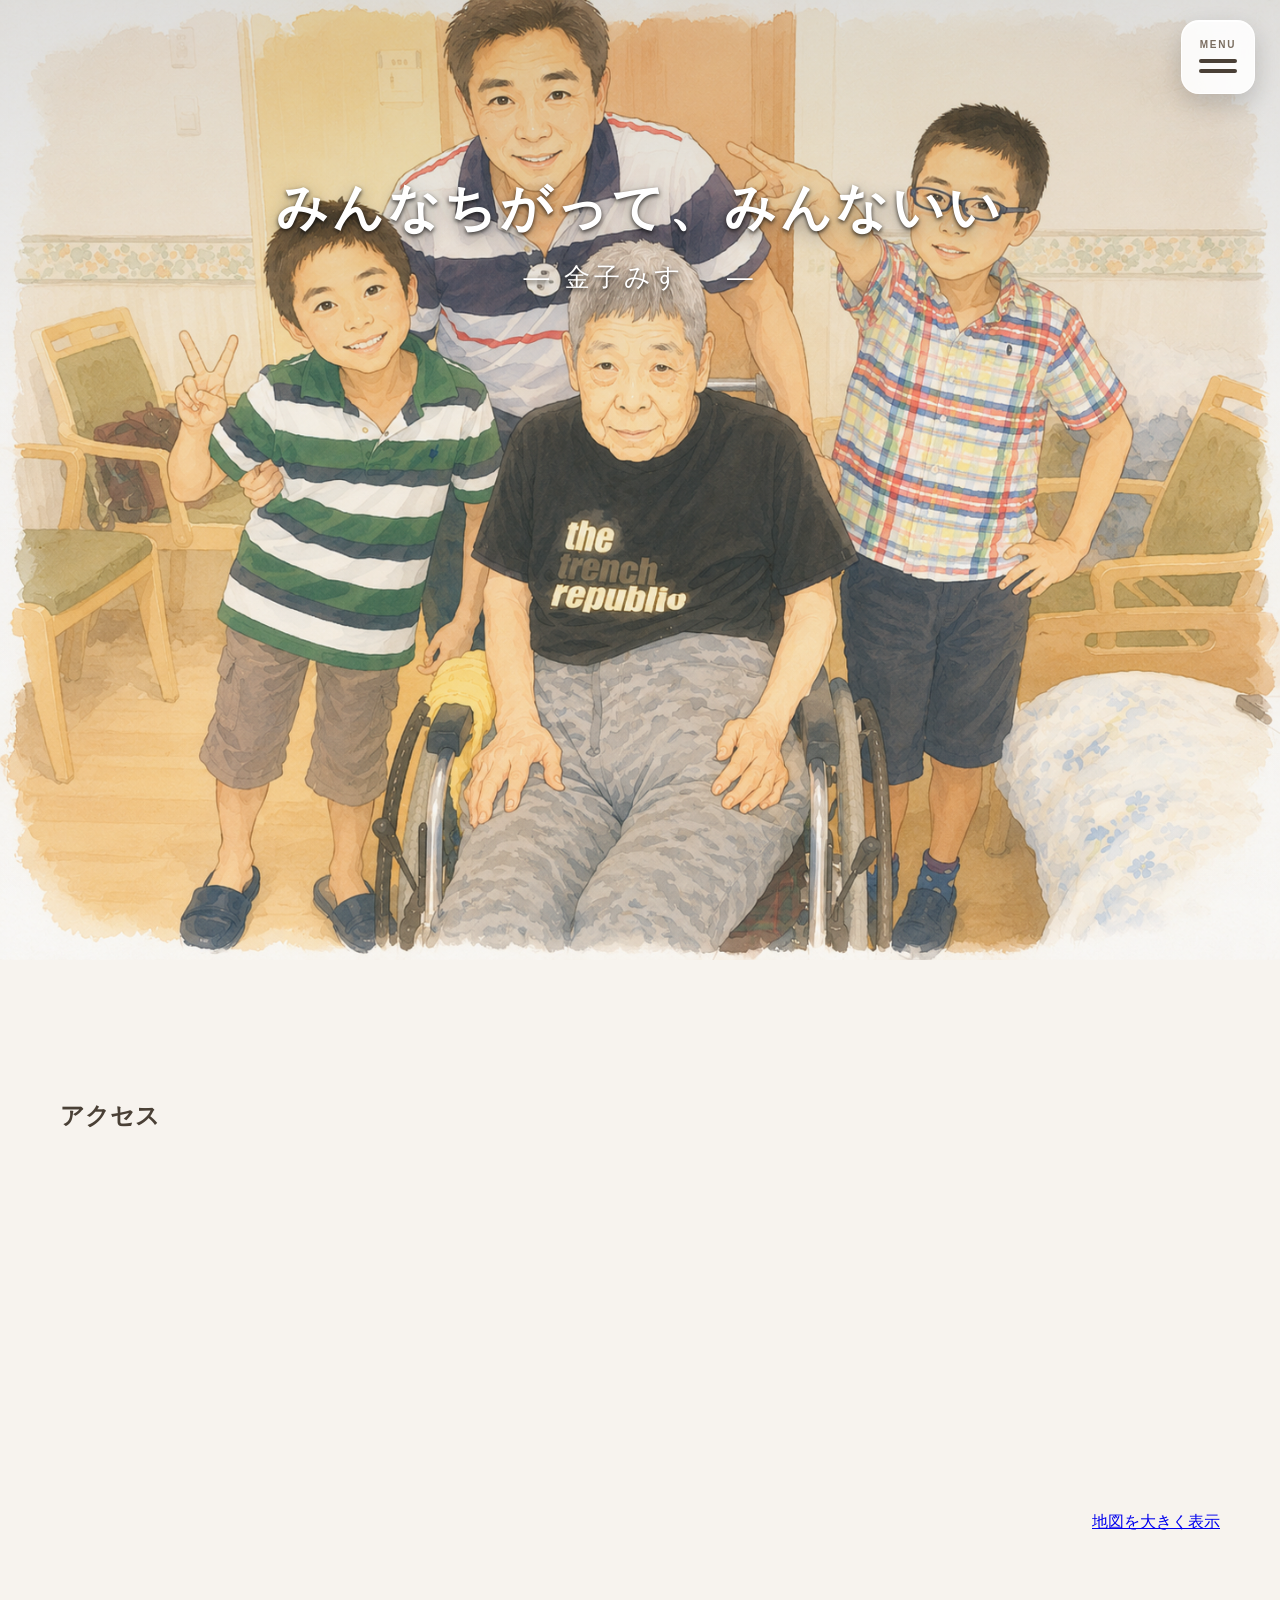
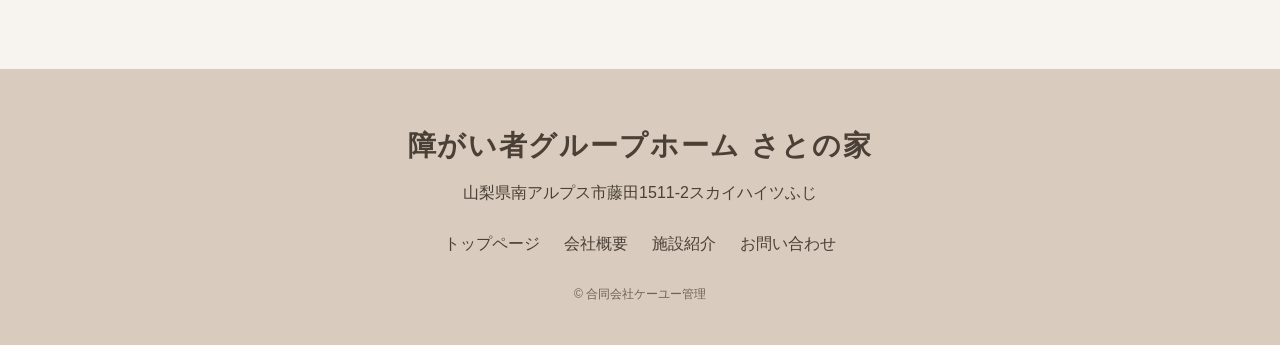
==== index.html @ 2903f1f3 "修正" ====
<!DOCTYPE html>
<html lang="ja">
<head>
<meta charset="UTF-8">
<meta name="viewport" content="width=device-width, initial-scale=1.0">
<title>合同会社ケーユー管理</title>
<link rel="stylesheet" href="style.css?v=10">
</head>
<body>

<button class="menu-btn" id="menuBtn" type="button" aria-label="メニューを開く" aria-expanded="false">
    <span class="menu-label">MENU</span>
    <span class="menu-line"></span>
    <span class="menu-line"></span>
</button>

<div class="overlay" id="overlay"></div>

<nav class="side-menu" id="sideMenu" aria-label="メインメニュー">
    <a href="index.html"><span class="menu-icon" aria-hidden="true">⌂</span>トップページ</a>
    <a href="about.html"><span class="menu-icon" aria-hidden="true">▦</span>会社概要</a>
    <a href="service.html"><span class="menu-icon" aria-hidden="true">▣</span>施設紹介</a>
    <a href="contact.html"><span class="menu-icon" aria-hidden="true">✉</span>お問い合わせ</a>
</nav>

<section class="hero">
    <img
        src="images/hero.jpg"
        alt="トップ画像"
        loading="eager"
        decoding="async">

    <div class="hero-text">
        <h1>みんなちがって、みんないい</h1>
        <p>― 金子みすゞ ―</p>
    </div>
</section>

<section class="page reveal">
    <h2>アクセス</h2>

    <div class="map">
        <iframe
            src="https://maps.google.com/maps?q=山梨県南アルプス市藤田1511-2&z=17&output=embed&iwloc=A"
            width="100%"
            height="350"
            style="border:0;"
            title="施設所在地の地図"
            allowfullscreen=""
            loading="lazy">
        </iframe>

        <p style="text-align:right;margin-top:6px;">
            <a href="https://www.google.com/maps/search/?api=1&query=%E5%B1%B1%E6%A2%A8%E7%9C%8C%E5%8D%97%E3%82%A2%E3%83%AB%E3%83%97%E3%82%B9%E5%B8%82%E8%97%A4%E7%94%B01511-2"
               target="_blank"
               rel="noopener"
               aria-label="Googleマップで施設所在地を開く">
                地図を大きく表示
            </a>
        </p>
    </div>
</section>


<footer class="site-footer">
    <div class="footer-inner">
        <h2>障がい者グループホーム さとの家</h2>
        <p>山梨県南アルプス市藤田1511-2<br class="footer-address-break">スカイハイツふじ</p>

        <nav class="footer-links" aria-label="フッターメニュー">
            <a href="index.html">トップページ</a>
            <a href="about.html">会社概要</a>
            <a href="service.html">施設紹介</a>
            <a href="contact.html">お問い合わせ</a>
        </nav>

        <p class="copy">&copy; 合同会社ケーユー管理</p>
    </div>
</footer>

<script src="script.js?v=10"></script>
</body>
</html>
---- style.css ----
body {
    margin: 0;
    font-family: "Hiragino Kaku Gothic ProN", sans-serif;
    background: #f7f3ee;
    color: #4a4036;
}

.sr-only {
    position: absolute !important;
    width: 1px !important;
    height: 1px !important;
    padding: 0 !important;
    margin: -1px !important;
    overflow: hidden !important;
    clip: rect(0, 0, 0, 0) !important;
    white-space: nowrap !important;
    border: 0 !important;
}

.menu-btn{
    position:fixed;
    box-sizing:border-box;
    padding:0;
    appearance:none;
    -webkit-appearance:none;
    font:inherit;

    top:20px;
    right:25px;

    width:74px;
    height:74px;

    display:flex;
    flex-direction:column;
    justify-content:center;
    align-items:center;

    background:rgba(255,255,255,.88);

    backdrop-filter:blur(12px);
    -webkit-backdrop-filter:blur(12px);

    border-radius:18px;

    border:1px solid rgba(255,255,255,.95);

    cursor:pointer;

    z-index:2000;

    box-shadow:
        0 10px 25px rgba(0,0,0,.18),
        inset 0 1px 0 rgba(255,255,255,.9);

    transition:.25s;
}

.menu-label{

    font-size:10px;

    font-weight:bold;

    letter-spacing:.18em;

    color:#7a6d60;

    margin-bottom:6px;

    user-select:none;

}

.menu-btn:hover{

    transform:translateY(-2px) scale(1.05);

    background:white;

}

.menu-btn .menu-line{

    display:block;

    width:38px;
    height:4px;

    margin:3px 0;

    background:#4a4036;

    border-radius:100px;

    transition:.35s;

}

.menu-btn.active .menu-line:nth-child(2){

    transform:rotate(45deg) translate(5px,5px);

}

.menu-btn.active .menu-line:nth-child(3){

    transform:rotate(-45deg) translate(5px,-5px);

}

.overlay {
    position: fixed;
    inset: 0;
    background: rgba(80, 70, 60, 0.3);
    opacity: 0;
    visibility: hidden;
    transition: 0.4s;
    z-index: 999;
}

.overlay.open {
    opacity: 1;
    visibility: visible;
}

.side-menu {
    position: fixed;
    top: 0;
    right: -390px;
    width: 340px;
    height: 100vh;
    box-sizing: border-box;
    background: #fff;
    display: flex;
    flex-direction: column;
    justify-content: center;
    padding-left: 50px;
    transition: 0.5s;
    z-index: 1000;
    box-shadow: -5px 0 20px rgba(0, 0, 0, 0.1);
}

.side-menu.open {
    right: 0;
}

.side-menu a {
    color: #4a4036;
    text-decoration: none;
    font-size: 24px;
    margin: 25px 0;
    position: relative;
}

.side-menu a::after {
    content: "";
    position: absolute;
    width: 0;
    height: 2px;
    background: #c7a98b;
    left: 0;
    bottom: -5px;
    transition: 0.3s;
}

.side-menu a:hover::after {
    width: 100%;
}

/* トップ画像 */
.hero {
    position: relative;
    width: 100%;
    overflow: hidden;
    background: #f8f8f8;
}

.hero img {
    display: block;
    width: 100%;
    height: auto;
    max-width: none;
    margin: 0;
}

.hero-text {
    position: absolute;
    left: 50%;
    top: 18%;
    transform: translateX(-50%);
    width: 90%;
    text-align: center;
    color: #fff;
    text-shadow: 0 4px 12px rgba(0, 0, 0, 0.6);
}

.hero-text h1 {
    margin: 0 0 18px;
    font-size: clamp(38px, 4vw, 68px);
    font-weight: 700;
    letter-spacing: 0.08em;
}

.hero-text p {
    margin: 0;
    font-size: clamp(22px, 2vw, 32px);
    letter-spacing: 0.15em;
}

.page {
    padding: 120px 60px;
}



.company {
    display: flex;
    gap: 50px;
    margin-top: 40px;
    align-items: flex-start;
}

.company-img img {
    display: block;
    width: 100%;
    max-width: 250px;
    height: auto;
    object-fit: cover;
    border-radius: 10px;
}

.company-info table {
    border-collapse: collapse;
    width: 100%;
}

.company-info th {
    text-align: left;
    padding: 10px;
    width: 120px;
    border-bottom: 1px solid #d9cbbd;
}

.company-info td {
    padding: 10px;
    border-bottom: 1px solid #d9cbbd;
}

.property {
    background: #fff;
    padding: 30px;
    border-radius: 10px;
    margin-top: 30px;
    box-shadow: 0 5px 15px rgba(0, 0, 0, 0.08);
}

.photo-section {
    margin-top: 30px;
}

.section-title-row {
    display: flex;
    align-items: baseline;
    gap: 12px;
    margin-bottom: 14px;
    border-left: 5px solid #8aa678;
    padding-left: 12px;
}

.section-title-row h3 {
    margin: 0;
    font-size: 22px;
}

.section-title-row span {
    color: #8a7c6d;
    font-size: 13px;
    letter-spacing: 1px;
}

.photo-grid {
    display: grid;
    grid-template-columns: repeat(5, 1fr);
    gap: 12px;
}

.photo-card {
    background: #f7f3ee;
    border-radius: 10px;
    overflow: hidden;
    box-shadow: 0 3px 10px rgba(0, 0, 0, 0.08);
}

.photo-card img {
    display: block;
    width: 100%;
    height: 150px;
    object-fit: cover;
    background: #f7f3ee;
}

.property-text {
    margin-top: 20px;
    line-height: 1.8;
}

.contact-form {
    max-width: 760px;
    margin: 40px auto 0;
    background: #fff;
    padding: 40px;
    border-radius: 14px;
    box-shadow: 0 5px 15px rgba(0, 0, 0, 0.08);
}

.contact-form label {
    display: block;
    margin-bottom: 26px;
    font-size: 20px;
    font-weight: bold;
    color: #6b563b;
}

.contact-form label span {
    color: #e60033;
}

.contact-form input,
.contact-form textarea {
    width: 100%;
    box-sizing: border-box;
    margin-top: 10px;
    padding: 14px;
    border: 3px solid #6b563b;
    border-radius: 8px;
    font-size: 18px;
    font-family: inherit;
}

.contact-form textarea {
    resize: vertical;
}

.contact-form button {
    display: block;
    width: 100%;
    margin: 30px auto 0;
    padding: 16px;
    background: #87a847;
    color: #fff;
    border: none;
    border-radius: 12px;
    font-size: 18px;
    font-weight: bold;
    cursor: pointer;
    transition: 0.3s;
}

.contact-form button:hover {
    background: #6f8c37;
}

.contact-form button:disabled {
    background: #999;
    cursor: not-allowed;
}

.loader {
    display: inline-block;
    width: 18px;
    height: 18px;
    margin-right: 10px;
    border: 3px solid rgba(255, 255, 255, 0.3);
    border-top: 3px solid #fff;
    border-radius: 50%;
    animation: spin 0.8s linear infinite;
    vertical-align: middle;
}

@keyframes spin {
    to {
        transform: rotate(360deg);
    }
}

@media (max-width: 768px) {

    .menu-btn {
        position: fixed;
        top: 15px;
        right: 15px;

        width: 66px;
        height: 66px;

        display: flex;
        flex-direction: column;
        justify-content: center;
        align-items: center;

        background: rgba(255, 255, 255, 0.92);
        border: 1px solid rgba(255, 255, 255, 0.95);
        border-radius: 16px;

        box-shadow:
            0 8px 20px rgba(0, 0, 0, 0.2),
            inset 0 1px 0 rgba(255, 255, 255, 0.9);

        z-index: 2000;
    }

    .menu-label {
        display: block;
        margin-bottom: 5px;
        color: #7a6d60;
        font-size: 9px;
        font-weight: bold;
        letter-spacing: 0.15em;
    }

    .menu-btn .menu-line {
        display: block;
        width: 34px;
        height: 4px;
        margin: 3px 0;
        background: #4a4036;
        border-radius: 100px;
    }

    /* 閉じているときは完全に画面外へ移動 */
    .side-menu {
        right: -100%;
        width: 100%;
        padding-left: 30px;
    }

    .side-menu.open {
        right: 0;
    }

    .side-menu a {
        font-size: 20px;
    }
}

/* 横方向へのはみ出しを防止 */
html,
body {
    overflow-x: hidden;
}

body.menu-open {
    overflow: hidden;
}

/* メニュー内アイコン */
.side-menu a {
    display: flex;
    align-items: center;
    gap: 14px;
}

.menu-icon {
    width: 30px;
    text-align: center;
    color: #8aa678;
    font-size: 25px;
    line-height: 1;
}

/* スクロール表示アニメーション */
.reveal {
    opacity: 0;
    transform: translateY(30px);
    transition: opacity 0.8s ease, transform 0.8s ease;
}

.reveal.is-visible {
    opacity: 1;
    transform: translateY(0);
}

@media (prefers-reduced-motion: reduce) {
    .reveal {
        opacity: 1;
        transform: none;
        transition: none;
    }
}

/* 施設写真をクリック可能にする */
button.photo-card {
    appearance: none;
    -webkit-appearance: none;
    width: 100%;
    padding: 0;
    border: 0;
    font: inherit;
    cursor: zoom-in;
    transition: transform 0.25s ease, box-shadow 0.25s ease;
}

button.photo-card:hover {
    transform: translateY(-4px);
    box-shadow: 0 8px 22px rgba(0, 0, 0, 0.16);
}

button.photo-card:focus-visible,
.menu-btn:focus-visible,
.lightbox-close:focus-visible {
    outline: 3px solid #8aa678;
    outline-offset: 3px;
}

/* 写真拡大表示 */
.lightbox {
    position: fixed;
    inset: 0;
    z-index: 5000;
    display: flex;
    justify-content: center;
    align-items: center;
    padding: 30px;
    box-sizing: border-box;
    background: rgba(35, 31, 27, 0.9);
    opacity: 0;
    visibility: hidden;
    transition: opacity 0.3s ease, visibility 0.3s ease;
}

.lightbox.open {
    opacity: 1;
    visibility: visible;
}

.lightbox img {
    display: block;
    max-width: min(1100px, 92vw);
    max-height: 86vh;
    width: auto;
    height: auto;
    border-radius: 12px;
    box-shadow: 0 16px 45px rgba(0, 0, 0, 0.4);
}

.lightbox-close {
    position: fixed;
    top: 20px;
    right: 25px;
    width: 54px;
    height: 54px;
    padding: 0;
    border: 0;
    border-radius: 50%;
    background: #fff;
    color: #4a4036;
    font-size: 34px;
    line-height: 1;
    cursor: pointer;
    box-shadow: 0 8px 24px rgba(0, 0, 0, 0.25);
}

/* フッター */
.site-footer {
    background: #d9cbbd;
    color: #4a4036;
    padding: 58px 20px 34px;
    text-align: center;
}

.site-footer .footer-inner {
    max-width: 900px;
    margin: 0 auto;
}

.site-footer h2 {
    margin: 0 0 14px;
    font-size: clamp(20px, 2.5vw, 28px);
    letter-spacing: 0.06em;
}

.site-footer p {
    margin: 7px 0;
    line-height: 1.7;
}

.site-footer .footer-links {
    display: flex;
    justify-content: center;
    flex-wrap: wrap;
    gap: 10px 24px;
    margin: 28px 0;
}

.site-footer .footer-links a {
    color: #4a4036;
    text-decoration: none;
    border-bottom: 1px solid transparent;
    transition: border-color 0.25s ease;
}

.site-footer .footer-links a:hover {
    border-color: #4a4036;
}

.site-footer .copy {
    margin-top: 28px;
    font-size: 12px;
    opacity: 0.75;
}

/* スマホ調整 */
@media (max-width: 768px) {
    .menu-btn {
        top: 15px;
        right: 15px;
    }

    .hero-text {
        top: 18%;
    }

    .hero-text h1 {
        font-size: clamp(20px, 6vw, 30px);
        line-height: 1.45;
    }

    .hero-text p {
        font-size: clamp(14px, 4vw, 18px);
    }

    .page {
        padding-top: 50px;
        padding-bottom: 50px;
    }

    .lightbox {
        padding: 18px;
    }

    .lightbox-close {
        top: 14px;
        right: 14px;
        width: 48px;
        height: 48px;
        font-size: 30px;
    }

    .site-footer {
        padding: 44px 20px 28px;
    }

    .site-footer .footer-links {
        flex-direction: column;
        gap: 14px;
    }
}


/* ===== 最終調整 ===== */

/* ① 会社概要：スマホで表を縦積みにして縦1文字化を防ぐ */
@media (max-width: 768px) {
    .company {
        gap: 28px;
    }

    .company-info {
        width: 100%;
    }

    .company-info table,
    .company-info tbody,
    .company-info tr,
    .company-info th,
    .company-info td {
        display: block;
        width: 100%;
        box-sizing: border-box;
    }

    .company-info tr {
        padding: 18px 0;
        border-bottom: 1px solid #d9cbbd;
    }

    .company-info tr:first-child {
        border-top: 1px solid #d9cbbd;
    }

    .company-info th,
    .company-info td {
        border-bottom: 0;
        padding: 0;
    }

    .company-info th {
        margin-bottom: 8px;
        font-size: 17px;
        font-weight: 700;
        color: #4a4036;
    }

    .company-info td {
        font-size: 16px;
        line-height: 1.8;
        word-break: normal;
        overflow-wrap: anywhere;
    }
}

/* ② フッター住所の改行を安定させる */
.site-footer p {
    overflow-wrap: anywhere;
}

.footer-address-break {
    display: none;
}

@media (max-width: 768px) {
    .footer-address-break {
        display: block;
    }

    .site-footer .footer-inner > p:first-of-type {
        max-width: 360px;
        margin-left: auto;
        margin-right: auto;
    }
}

/* ③ トップ画像の文字を読みやすくする */
.hero::after {
    content: "";
    position: absolute;
    inset: 0;
    background: linear-gradient(
        to bottom,
        rgba(0, 0, 0, 0.12) 0%,
        rgba(0, 0, 0, 0.04) 42%,
        rgba(0, 0, 0, 0.02) 100%
    );
    pointer-events: none;
}

.hero-text {
    z-index: 1;
    text-shadow:
        0 2px 4px rgba(0, 0, 0, 0.72),
        0 6px 18px rgba(0, 0, 0, 0.38);
}

.hero-text h1 {
    line-height: 1.35;
}

/* ⑤ 施設写真の間隔を少し広げる */
.photo-grid {
    gap: 18px;
}

@media (max-width: 768px) {
    .photo-grid {
        gap: 14px;
    }
}

/* ⑥ スマホのGoogleマップを少し低くする */
@media (max-width: 768px) {
    .map iframe {
        height: 220px;
    }
}

/* ⑦ メニューボタン：押したときの反応を追加 */
.menu-btn:active {
    transform: scale(0.94);
}

.menu-btn.active {
    transform: scale(1.03);
}

@media (hover: hover) {
    .menu-btn:hover {
        transform: translateY(-2px) scale(1.04);
    }
}

/* ⑧ 送信ボタンに立体感を追加 */
.contact-form button {
    box-shadow:
        0 8px 18px rgba(111, 140, 55, 0.28),
        inset 0 1px 0 rgba(255, 255, 255, 0.28);
    transform: translateY(0);
    transition:
        background 0.25s ease,
        transform 0.18s ease,
        box-shadow 0.25s ease;
}

.contact-form button:hover {
    box-shadow:
        0 10px 22px rgba(111, 140, 55, 0.34),
        inset 0 1px 0 rgba(255, 255, 255, 0.32);
    transform: translateY(-2px);
}

.contact-form button:active {
    transform: translateY(1px) scale(0.99);
    box-shadow:
        0 4px 10px rgba(111, 140, 55, 0.24),
        inset 0 1px 0 rgba(255, 255, 255, 0.22);
}

.contact-form button:disabled {
    transform: none;
    box-shadow: none;
}
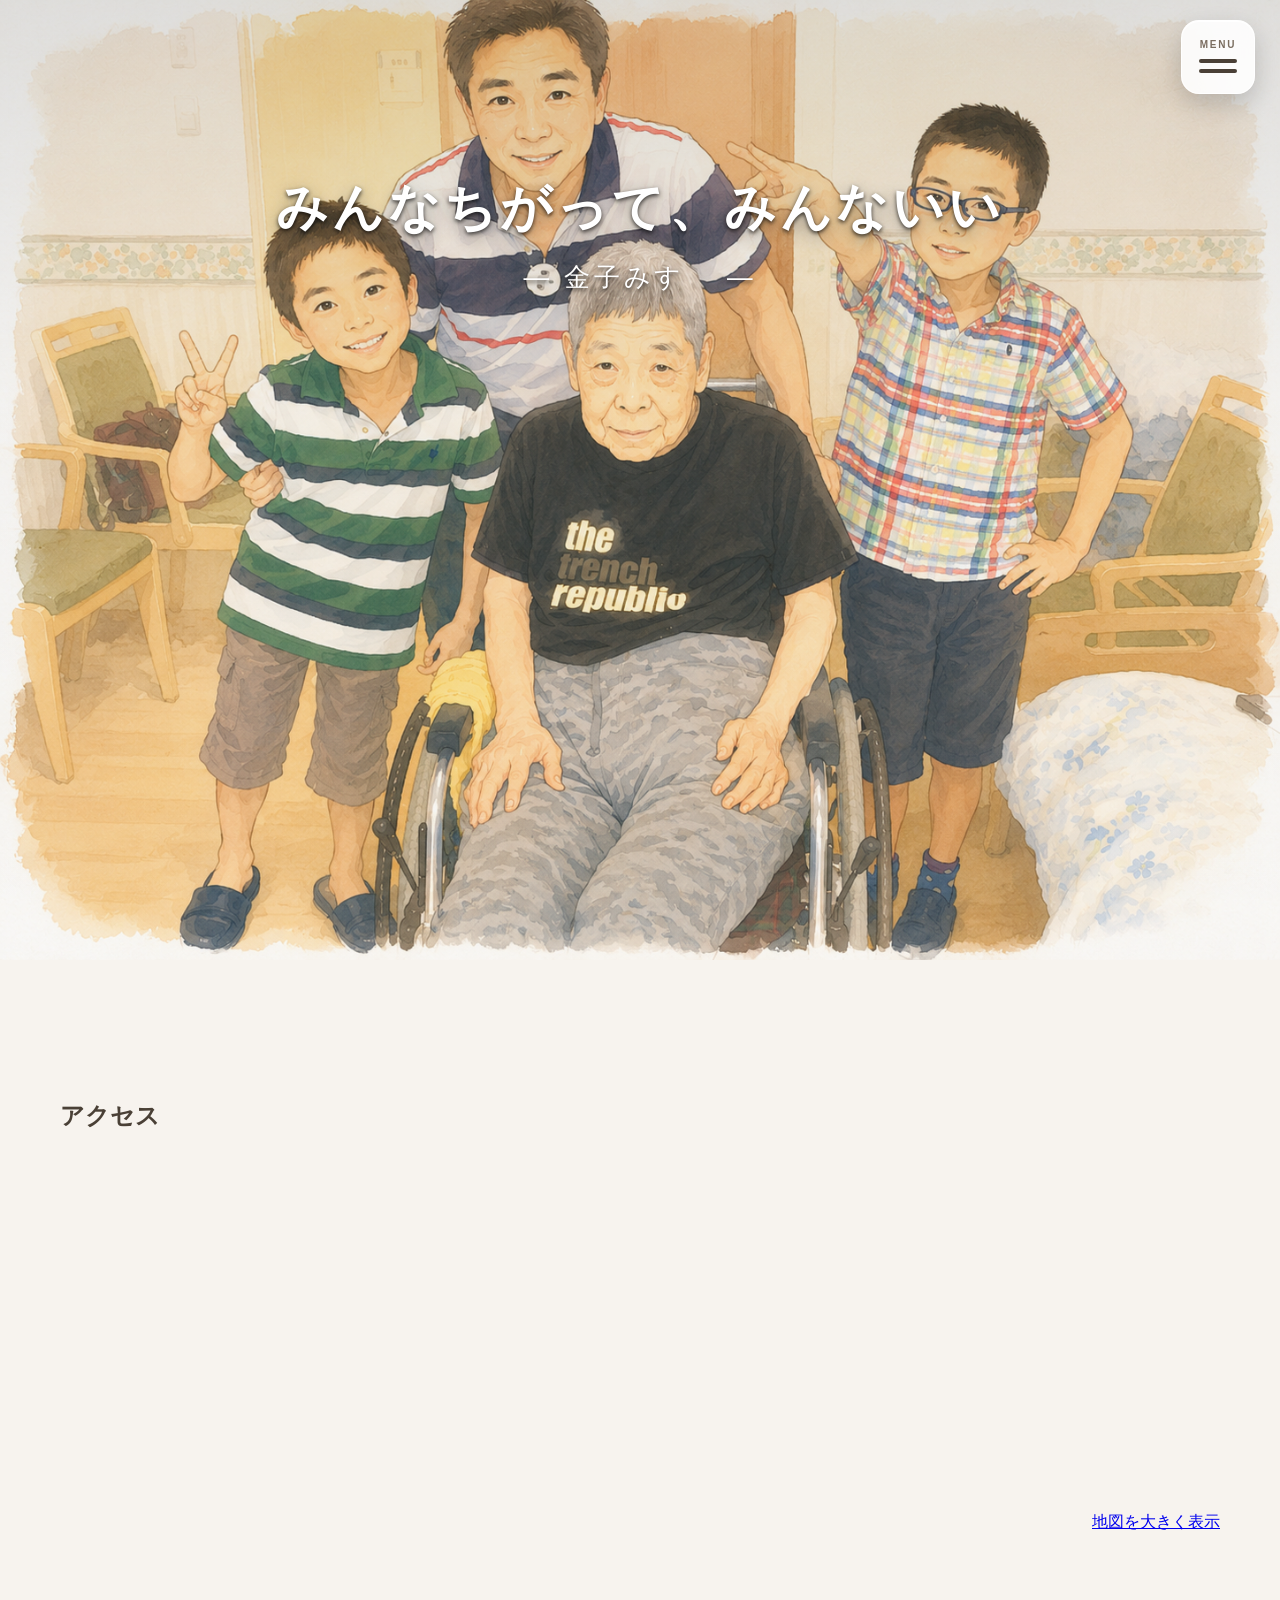
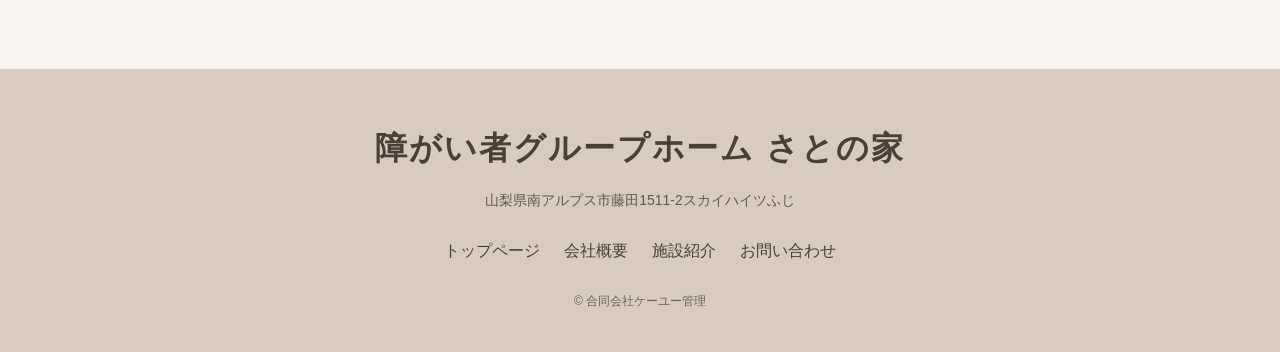
==== commit 2a3af7c5: "修正１" ====
--- a/index.html
+++ b/index.html
@@ -4,7 +4,7 @@
 <meta charset="UTF-8">
 <meta name="viewport" content="width=device-width, initial-scale=1.0">
 <title>合同会社ケーユー管理</title>
-<link rel="stylesheet" href="style.css?v=10">
+<link rel="stylesheet" href="style.css?v=11">
 </head>
 <body>
 
@@ -31,7 +31,7 @@
         decoding="async">
 
     <div class="hero-text">
-        <h1>みんなちがって、みんないい</h1>
+        <h1><span>みんなちがって、</span><span>みんないい</span></h1>
         <p>― 金子みすゞ ―</p>
     </div>
 </section>
@@ -78,6 +78,6 @@
     </div>
 </footer>
 
-<script src="script.js?v=10"></script>
+<script src="script.js?v=11"></script>
 </body>
 </html>
--- a/style.css
+++ b/style.css
@@ -819,3 +819,129 @@
     transform: none;
     box-shadow: none;
 }
+
+
+/* ===== 追加の最終調整 v11 ===== */
+
+/* ① トップ文字：メニューボタンと重ならない位置・幅に調整 */
+.hero-text h1 span {
+    display: inline;
+}
+
+@media (max-width: 768px) {
+    .hero-text {
+        top: 17%;
+        left: 18px;
+        width: calc(100% - 130px);
+        transform: none;
+        text-align: left;
+    }
+
+    .hero-text h1 {
+        margin: 0;
+        font-size: clamp(20px, 5.8vw, 29px);
+        line-height: 1.45;
+        letter-spacing: 0.04em;
+    }
+
+    .hero-text h1 span {
+        display: block;
+        white-space: nowrap;
+    }
+
+    .hero-text p {
+        margin-top: 10px;
+        font-size: clamp(14px, 3.8vw, 18px);
+        text-align: center;
+    }
+}
+
+/* ② トップ画像とアクセスの間隔を詰める */
+@media (max-width: 768px) {
+    .hero + .page {
+        padding-top: 28px;
+    }
+}
+
+/* ③ 会社概要：会社名をできるだけ1行に保つ */
+@media (max-width: 768px) {
+    .company-info td {
+        overflow-wrap: normal;
+        word-break: keep-all;
+    }
+
+    .company-info tr:first-child td {
+        white-space: nowrap;
+        font-size: clamp(14px, 4vw, 16px);
+    }
+}
+
+/* ④ 施設写真：横スワイプできるカルーセルに変更 */
+@media (max-width: 768px) {
+    .photo-grid {
+        display: flex;
+        gap: 14px;
+        overflow-x: auto;
+        padding: 4px 4px 14px;
+        scroll-snap-type: x mandatory;
+        -webkit-overflow-scrolling: touch;
+        scrollbar-width: none;
+    }
+
+    .photo-grid::-webkit-scrollbar {
+        display: none;
+    }
+
+    .photo-card {
+        flex: 0 0 72%;
+        scroll-snap-align: start;
+        border-radius: 14px;
+    }
+
+    .photo-card img {
+        height: 210px;
+        object-fit: cover;
+    }
+
+    .photo-section::after {
+        content: "← 横にスワイプできます →";
+        display: block;
+        margin-top: 8px;
+        color: #8a7c6d;
+        font-size: 12px;
+        text-align: center;
+        letter-spacing: 0.08em;
+    }
+}
+
+/* ⑤ お問い合わせ欄：フォーカス時に緑色で強調 */
+.contact-form input:focus,
+.contact-form textarea:focus {
+    border-color: #8aa678;
+    outline: none;
+    box-shadow:
+        0 0 0 4px rgba(138, 166, 120, 0.16),
+        0 4px 14px rgba(138, 166, 120, 0.12);
+}
+
+/* ⑥ フッターの見出しと住所にメリハリを追加 */
+.site-footer h2 {
+    font-size: clamp(24px, 3vw, 32px);
+    margin-bottom: 18px;
+}
+
+.site-footer .footer-inner > p:first-of-type {
+    font-size: 14px;
+    opacity: 0.82;
+}
+
+@media (max-width: 768px) {
+    .site-footer h2 {
+        font-size: 24px;
+        line-height: 1.5;
+    }
+
+    .site-footer .footer-inner > p:first-of-type {
+        font-size: 13px;
+    }
+}
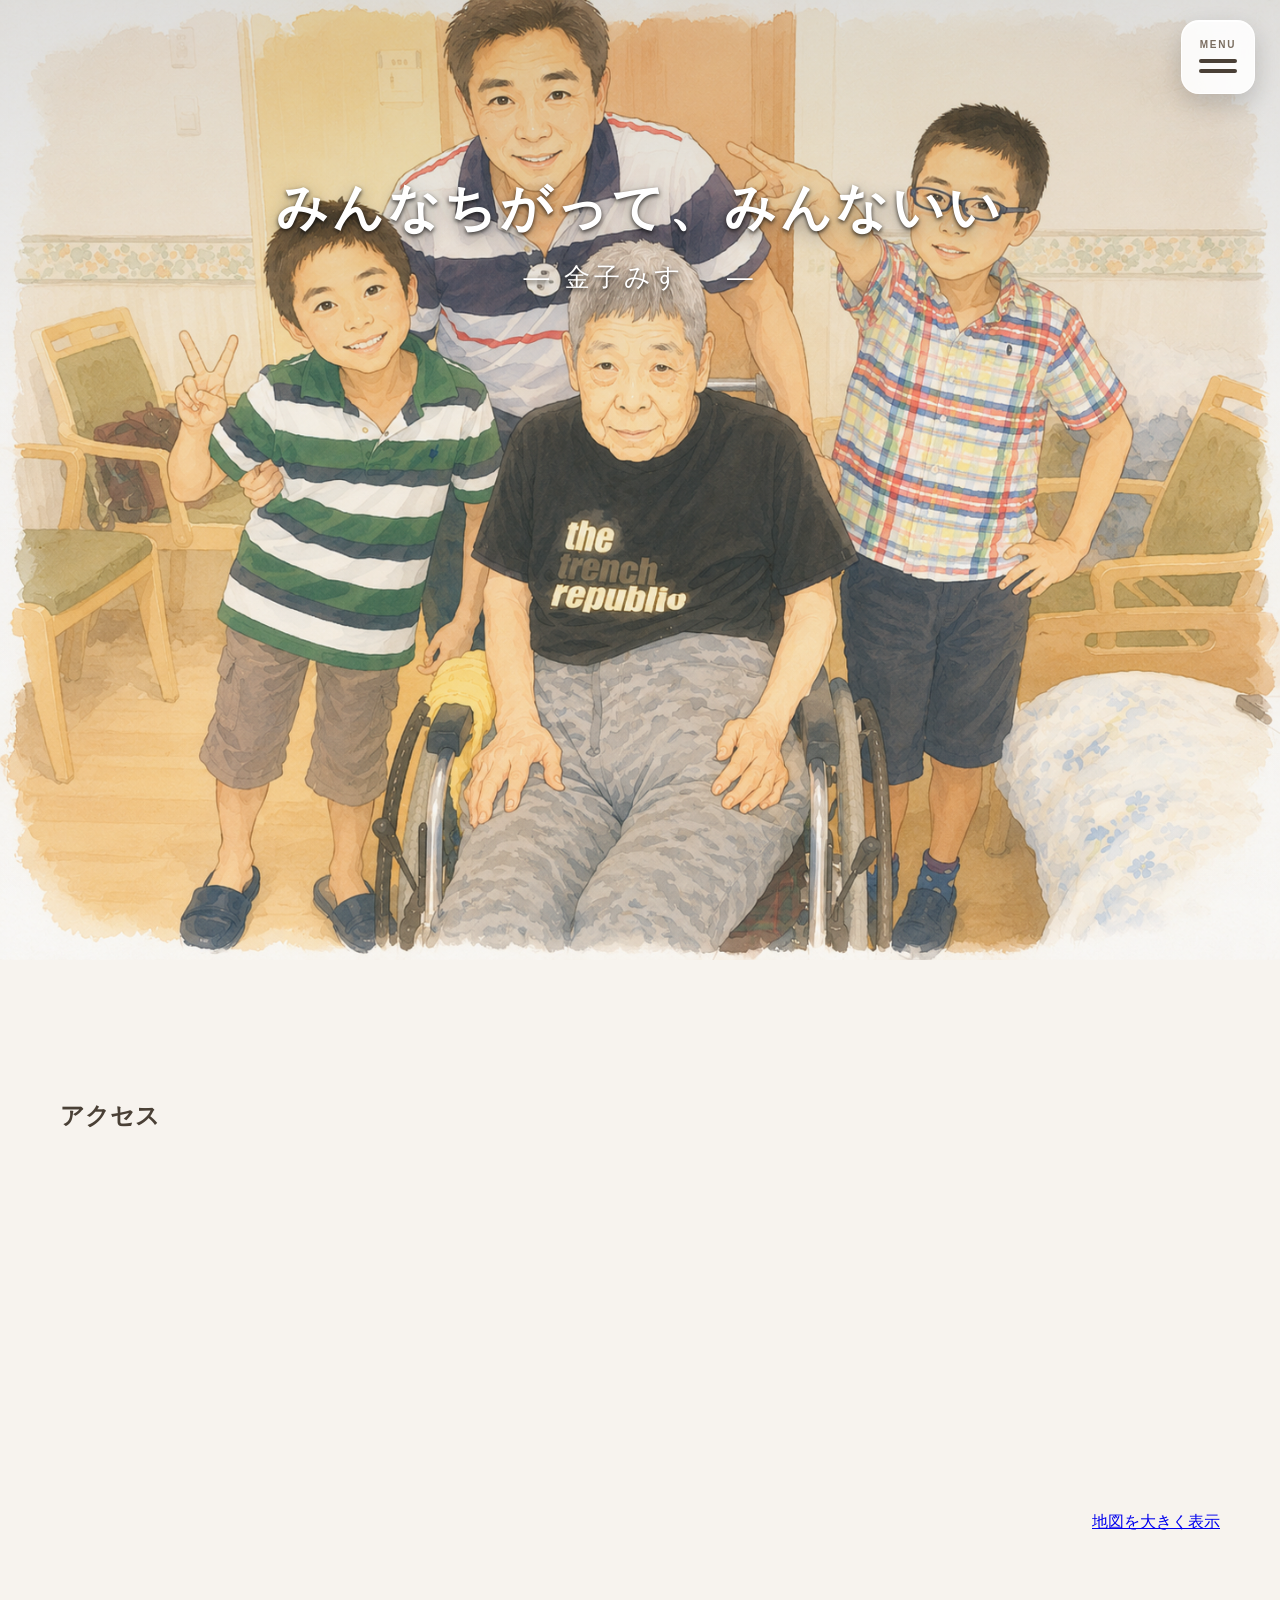
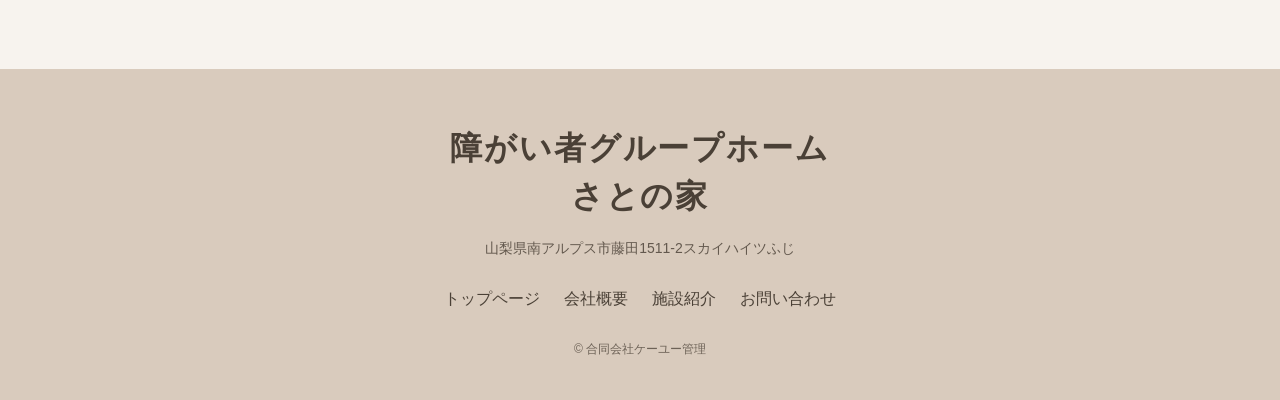
==== commit 7a9f4830: "修正４" ====
--- a/index.html
+++ b/index.html
@@ -4,7 +4,7 @@
 <meta charset="UTF-8">
 <meta name="viewport" content="width=device-width, initial-scale=1.0">
 <title>合同会社ケーユー管理</title>
-<link rel="stylesheet" href="style.css?v=11">
+<link rel="stylesheet" href="style.css?v=14">
 </head>
 <body>
 
@@ -31,7 +31,7 @@
         decoding="async">
 
     <div class="hero-text">
-        <h1><span>みんなちがって、</span><span>みんないい</span></h1>
+        <h1>みんなちがって、みんないい</h1>
         <p>― 金子みすゞ ―</p>
     </div>
 </section>
@@ -64,7 +64,7 @@
 
 <footer class="site-footer">
     <div class="footer-inner">
-        <h2>障がい者グループホーム さとの家</h2>
+        <h2 class="footer-title"><span>障がい者グループホーム</span><span>さとの家</span></h2>
         <p>山梨県南アルプス市藤田1511-2<br class="footer-address-break">スカイハイツふじ</p>
 
         <nav class="footer-links" aria-label="フッターメニュー">
@@ -78,6 +78,6 @@
     </div>
 </footer>
 
-<script src="script.js?v=11"></script>
+<script src="script.js?v=14"></script>
 </body>
 </html>
--- a/style.css
+++ b/style.css
@@ -945,3 +945,227 @@
         font-size: 13px;
     }
 }
+
+
+/* ===== レイアウト調整 v12 ===== */
+
+/* ① スマホで白いカードを画面幅近くまで広げる */
+@media (max-width: 768px) {
+    .page {
+        padding-left: 12px;
+        padding-right: 12px;
+    }
+
+    .property,
+    .contact-form {
+        width: 100%;
+        max-width: none;
+        box-sizing: border-box;
+        margin-left: auto;
+        margin-right: auto;
+    }
+
+    .property {
+        padding: 24px 16px;
+        border-radius: 16px;
+    }
+
+    .contact-form {
+        padding: 28px 18px;
+        border-radius: 18px;
+    }
+}
+
+/* ② 会社概要の写真を縦向きでも確実に表示 */
+.company-img {
+    flex: 0 0 auto;
+}
+
+.company-img img {
+    display: block;
+    width: 100%;
+    max-width: 280px;
+    height: auto;
+    aspect-ratio: auto;
+    object-fit: contain;
+    margin: 0 auto;
+    border-radius: 16px;
+}
+
+@media (max-width: 768px) {
+    .company {
+        display: flex;
+        flex-direction: column;
+        align-items: stretch;
+        gap: 28px;
+    }
+
+    .company-img {
+        display: block;
+        width: 100%;
+        text-align: center;
+    }
+
+    .company-img img {
+        display: block !important;
+        width: min(72vw, 300px);
+        max-width: 300px;
+        height: auto !important;
+        max-height: none;
+        object-fit: contain;
+        margin: 0 auto;
+    }
+
+    .company-info {
+        width: 100%;
+    }
+}
+
+/* ③ フッターの内容幅を少し広げる */
+.site-footer .footer-inner {
+    max-width: 1000px;
+    padding-left: 12px;
+    padding-right: 12px;
+    box-sizing: border-box;
+}
+
+@media (max-width: 768px) {
+    .site-footer {
+        padding-left: 12px;
+        padding-right: 12px;
+    }
+
+    .site-footer .footer-inner {
+        width: 100%;
+        max-width: none;
+    }
+}
+
+
+/* ===== 位置・写真表示の修正 v13 ===== */
+
+/* トップ文字を中央配置へ戻し、中央人物の顔より下へ移動 */
+@media (max-width: 768px) {
+    .hero-text {
+        top: 34%;
+        left: 50%;
+        width: 92%;
+        transform: translateX(-50%);
+        text-align: center;
+    }
+
+    .hero-text h1 {
+        margin: 0;
+        font-size: clamp(21px, 6.2vw, 30px);
+        line-height: 1.42;
+        letter-spacing: 0.04em;
+    }
+
+    .hero-text h1 span {
+        display: block;
+        white-space: nowrap;
+    }
+
+    .hero-text p {
+        margin-top: 10px;
+        text-align: center;
+        font-size: clamp(14px, 3.8vw, 18px);
+    }
+}
+
+/* 会社概要の代表者写真を縦画面でも確実に表示 */
+.company-img {
+    display: block !important;
+    visibility: visible !important;
+    opacity: 1 !important;
+}
+
+.company-img img {
+    display: block !important;
+    visibility: visible !important;
+    opacity: 1 !important;
+    position: static !important;
+    width: 280px;
+    max-width: 100%;
+    height: auto !important;
+    max-height: none !important;
+    object-fit: contain;
+    margin: 0 auto;
+}
+
+@media (max-width: 768px) {
+    .company {
+        display: flex;
+        flex-direction: column;
+        align-items: center;
+    }
+
+    .company-img {
+        width: 100%;
+        min-height: 1px;
+        margin-bottom: 8px;
+    }
+
+    .company-img img {
+        width: 240px;
+        max-width: 78vw;
+        height: auto !important;
+    }
+
+    .company-info {
+        width: 100%;
+    }
+}
+
+/* 施設名をスマホでは明確に2行表示 */
+.property-name span {
+    display: inline;
+}
+
+@media (max-width: 768px) {
+    .property-name span {
+        display: block;
+    }
+
+    .property-name span + span {
+        margin-top: 6px;
+    }
+}
+
+
+/* ===== トップ文字・フッター改行の修正 v14 ===== */
+
+/* トップ画像の言葉を1行で表示し、顔より少し下へ配置 */
+@media (max-width: 768px) {
+    .hero-text {
+        top: 43%;
+        left: 50%;
+        width: calc(100% - 28px);
+        transform: translate(-50%, -50%);
+        text-align: center;
+    }
+
+    .hero-text h1 {
+        display: block;
+        margin: 0;
+        white-space: nowrap;
+        font-size: clamp(17px, 4.8vw, 24px);
+        line-height: 1.25;
+        letter-spacing: 0.015em;
+    }
+
+    .hero-text p {
+        margin-top: 12px;
+        text-align: center;
+        font-size: clamp(13px, 3.5vw, 17px);
+    }
+}
+
+/* フッターの施設名を必ず2行にする */
+.footer-title span {
+    display: block;
+}
+
+.footer-title span + span {
+    margin-top: 4px;
+}
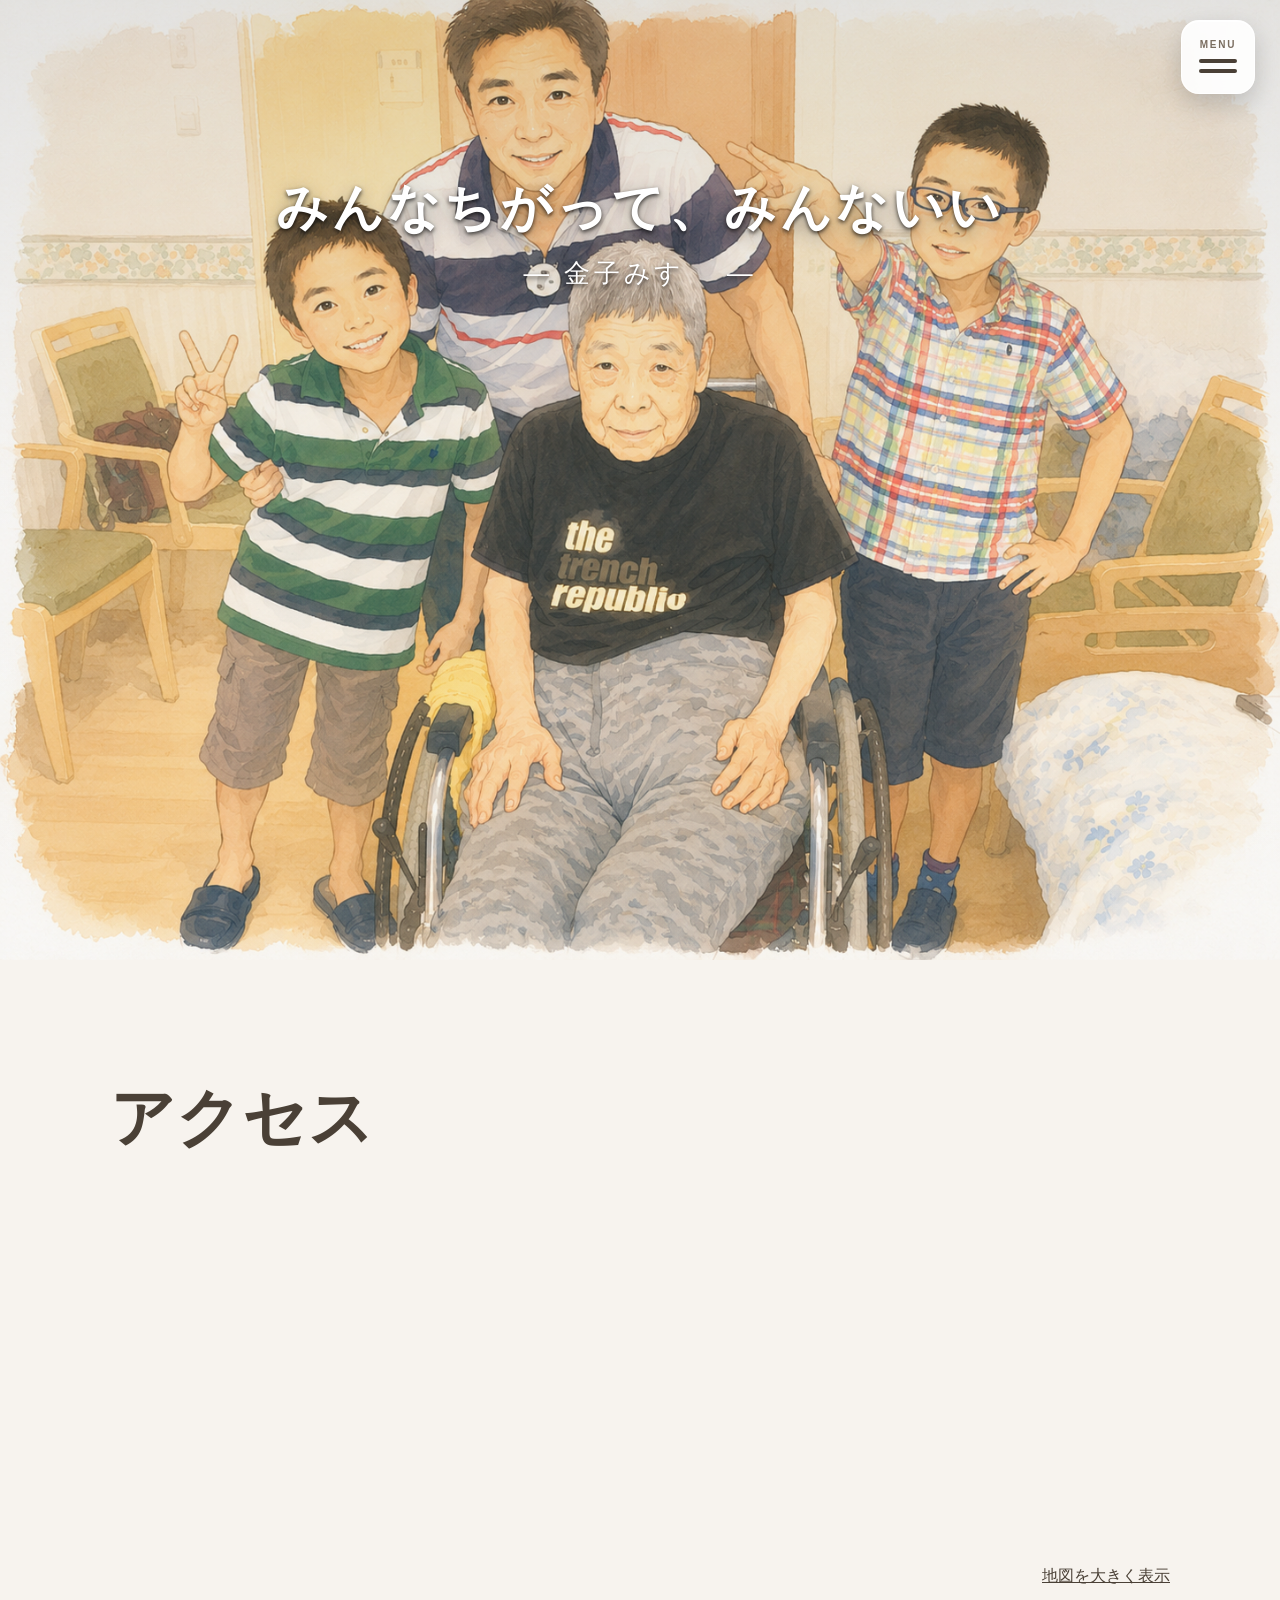
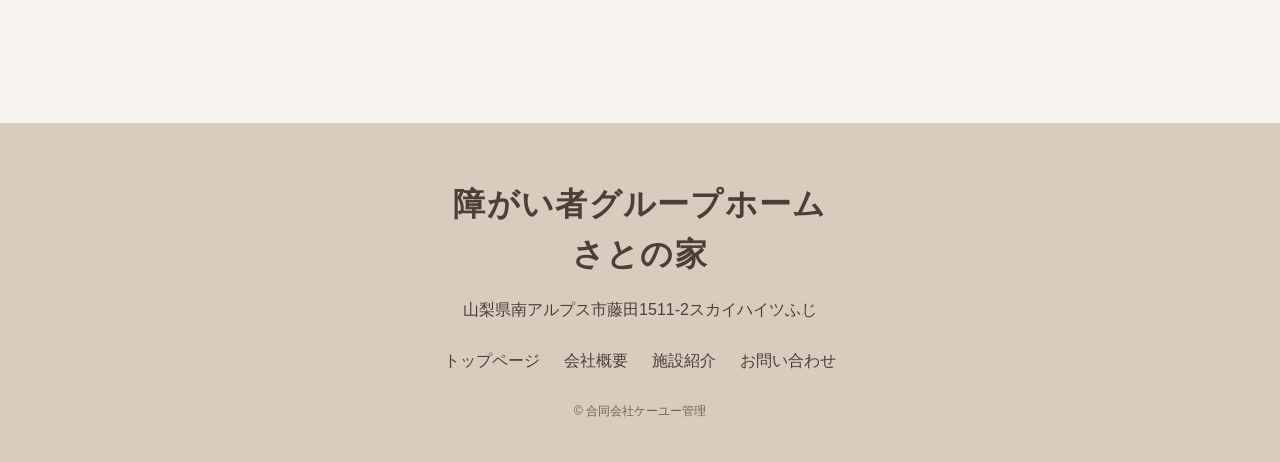
==== commit 1b47a71c: "修正６" ====
--- a/index.html
+++ b/index.html
@@ -4,7 +4,7 @@
 <meta charset="UTF-8">
 <meta name="viewport" content="width=device-width, initial-scale=1.0">
 <title>合同会社ケーユー管理</title>
-<link rel="stylesheet" href="style.css?v=14">
+<link rel="stylesheet" href="style.css?v=17">
 </head>
 <body>
 
@@ -78,6 +78,6 @@
     </div>
 </footer>
 
-<script src="script.js?v=14"></script>
+<script src="script.js?v=17"></script>
 </body>
 </html>
--- a/style.css
+++ b/style.css
@@ -1,8 +1,45 @@
+:root {
+    --bg: #f7f3ee;
+    --surface: #ffffff;
+    --text: #4a4036;
+    --muted: #8a7c6d;
+    --line: #d9cbbd;
+    --green: #87a847;
+    --green-dark: #6f8c37;
+    --accent: #8aa678;
+    --footer: #d9cbbd;
+    --shadow: 0 8px 24px rgba(0, 0, 0, 0.10);
+}
+
+*,
+*::before,
+*::after {
+    box-sizing: border-box;
+}
+
+html {
+    overflow-x: hidden;
+    scroll-behavior: smooth;
+}
+
 body {
     margin: 0;
-    font-family: "Hiragino Kaku Gothic ProN", sans-serif;
-    background: #f7f3ee;
-    color: #4a4036;
+    overflow-x: hidden;
+    font-family: "Hiragino Kaku Gothic ProN", "Yu Gothic", sans-serif;
+    background: var(--bg);
+    color: var(--text);
+}
+
+body.menu-open {
+    overflow: hidden;
+}
+
+img {
+    max-width: 100%;
+}
+
+a {
+    color: inherit;
 }
 
 .sr-only {
@@ -17,106 +54,104 @@
     border: 0 !important;
 }
 
-.menu-btn{
-    position:fixed;
-    box-sizing:border-box;
-    padding:0;
-    appearance:none;
-    -webkit-appearance:none;
-    font:inherit;
-
-    top:20px;
-    right:25px;
-
-    width:74px;
-    height:74px;
-
-    display:flex;
-    flex-direction:column;
-    justify-content:center;
-    align-items:center;
-
-    background:rgba(255,255,255,.88);
-
-    backdrop-filter:blur(12px);
-    -webkit-backdrop-filter:blur(12px);
-
-    border-radius:18px;
-
-    border:1px solid rgba(255,255,255,.95);
-
-    cursor:pointer;
-
-    z-index:2000;
+/* =========================
+   Menu button
+========================= */
+
+.menu-btn {
+    position: fixed;
+    top: 20px;
+    right: 25px;
+    z-index: 2000;
+
+    width: 74px;
+    height: 74px;
+    padding: 0;
+
+    display: flex;
+    flex-direction: column;
+    justify-content: center;
+    align-items: center;
+
+    appearance: none;
+    -webkit-appearance: none;
+    border: 1px solid rgba(255, 255, 255, 0.95);
+    border-radius: 18px;
+
+    background: rgba(255, 255, 255, 0.9);
+    backdrop-filter: blur(12px);
+    -webkit-backdrop-filter: blur(12px);
+
+    font: inherit;
+    cursor: pointer;
 
     box-shadow:
-        0 10px 25px rgba(0,0,0,.18),
-        inset 0 1px 0 rgba(255,255,255,.9);
-
-    transition:.25s;
-}
-
-.menu-label{
-
-    font-size:10px;
-
-    font-weight:bold;
-
-    letter-spacing:.18em;
-
-    color:#7a6d60;
-
-    margin-bottom:6px;
-
-    user-select:none;
-
-}
-
-.menu-btn:hover{
-
-    transform:translateY(-2px) scale(1.05);
-
-    background:white;
-
-}
-
-.menu-btn .menu-line{
-
-    display:block;
-
-    width:38px;
-    height:4px;
-
-    margin:3px 0;
-
-    background:#4a4036;
-
-    border-radius:100px;
-
-    transition:.35s;
-
-}
-
-.menu-btn.active .menu-line:nth-child(2){
-
-    transform:rotate(45deg) translate(5px,5px);
-
-}
-
-.menu-btn.active .menu-line:nth-child(3){
-
-    transform:rotate(-45deg) translate(5px,-5px);
-
-}
+        0 10px 25px rgba(0, 0, 0, 0.18),
+        inset 0 1px 0 rgba(255, 255, 255, 0.9);
+
+    transition:
+        transform 0.25s ease,
+        background 0.25s ease,
+        box-shadow 0.25s ease;
+}
+
+.menu-btn:hover {
+    transform: translateY(-2px) scale(1.04);
+    background: rgba(255, 255, 255, 0.98);
+}
+
+.menu-btn:active {
+    transform: scale(0.94);
+}
+
+.menu-btn:focus-visible {
+    outline: 3px solid var(--accent);
+    outline-offset: 3px;
+}
+
+.menu-label {
+    margin-bottom: 6px;
+    color: #7a6d60;
+    font-size: 10px;
+    font-weight: 700;
+    letter-spacing: 0.18em;
+    user-select: none;
+}
+
+.menu-line {
+    display: block;
+    width: 38px;
+    height: 4px;
+    margin: 3px 0;
+    border-radius: 999px;
+    background: var(--text);
+    transition: transform 0.35s ease;
+}
+
+.menu-btn.active .menu-line:nth-child(2) {
+    transform: rotate(45deg) translate(5px, 5px);
+}
+
+.menu-btn.active .menu-line:nth-child(3) {
+    transform: rotate(-45deg) translate(5px, -5px);
+}
+
+/* =========================
+   Side menu
+========================= */
 
 .overlay {
     position: fixed;
     inset: 0;
+    z-index: 999;
+
     background: rgba(80, 70, 60, 0.3);
     opacity: 0;
     visibility: hidden;
-    transition: 0.4s;
-    z-index: 999;
+
+    transition:
+        opacity 0.4s ease,
+        visibility 0.4s ease;
 }
 
 .overlay.open {
@@ -127,48 +162,71 @@
 .side-menu {
     position: fixed;
     top: 0;
-    right: -390px;
+    right: 0;
+    z-index: 1000;
+
     width: 340px;
     height: 100vh;
-    box-sizing: border-box;
-    background: #fff;
+    padding-left: 50px;
+
     display: flex;
     flex-direction: column;
     justify-content: center;
-    padding-left: 50px;
-    transition: 0.5s;
-    z-index: 1000;
+
+    background: var(--surface);
     box-shadow: -5px 0 20px rgba(0, 0, 0, 0.1);
+
+    transform: translateX(110%);
+    transition: transform 0.5s ease;
 }
 
 .side-menu.open {
-    right: 0;
+    transform: translateX(0);
 }
 
 .side-menu a {
-    color: #4a4036;
+    position: relative;
+
+    display: flex;
+    align-items: center;
+    gap: 14px;
+
+    margin: 25px 0;
+
+    color: var(--text);
+    font-size: 24px;
     text-decoration: none;
-    font-size: 24px;
-    margin: 25px 0;
-    position: relative;
 }
 
 .side-menu a::after {
     content: "";
     position: absolute;
+    left: 44px;
+    bottom: -5px;
+
     width: 0;
     height: 2px;
+
     background: #c7a98b;
-    left: 0;
-    bottom: -5px;
-    transition: 0.3s;
+    transition: width 0.3s ease;
 }
 
 .side-menu a:hover::after {
-    width: 100%;
-}
-
-/* トップ画像 */
+    width: calc(100% - 44px);
+}
+
+.menu-icon {
+    width: 30px;
+    color: var(--accent);
+    font-size: 25px;
+    line-height: 1;
+    text-align: center;
+}
+
+/* =========================
+   Hero
+========================= */
+
 .hero {
     position: relative;
     width: 100%;
@@ -176,11 +234,24 @@
     background: #f8f8f8;
 }
 
+.hero::after {
+    content: "";
+    position: absolute;
+    inset: 0;
+    z-index: 1;
+    pointer-events: none;
+    background: linear-gradient(
+        to bottom,
+        rgba(0, 0, 0, 0.10) 0%,
+        rgba(0, 0, 0, 0.03) 48%,
+        rgba(0, 0, 0, 0.02) 100%
+    );
+}
+
 .hero img {
     display: block;
     width: 100%;
     height: auto;
-    max-width: none;
     margin: 0;
 }
 
@@ -188,182 +259,301 @@
     position: absolute;
     left: 50%;
     top: 18%;
+    z-index: 2;
+
+    width: 90%;
     transform: translateX(-50%);
-    width: 90%;
+
+    color: #fff;
     text-align: center;
-    color: #fff;
-    text-shadow: 0 4px 12px rgba(0, 0, 0, 0.6);
+    text-shadow:
+        0 2px 4px rgba(0, 0, 0, 0.72),
+        0 6px 18px rgba(0, 0, 0, 0.38);
 }
 
 .hero-text h1 {
-    margin: 0 0 18px;
+    margin: 0;
     font-size: clamp(38px, 4vw, 68px);
-    font-weight: 700;
+    line-height: 1.35;
     letter-spacing: 0.08em;
 }
 
 .hero-text p {
-    margin: 0;
+    margin: 14px 0 0;
     font-size: clamp(22px, 2vw, 32px);
     letter-spacing: 0.15em;
 }
 
+/* =========================
+   Shared page layout
+========================= */
+
 .page {
+    width: min(1180px, 100%);
+    margin: 0 auto;
     padding: 120px 60px;
 }
 
-
+.page > h1,
+.page > h2 {
+    margin-top: 0;
+    font-size: clamp(40px, 5vw, 64px);
+    line-height: 1.2;
+}
+
+.map iframe {
+    display: block;
+    width: 100%;
+    height: 350px;
+}
+
+/* =========================
+   Company page
+========================= */
 
 .company {
     display: flex;
-    gap: 50px;
-    margin-top: 40px;
     align-items: flex-start;
+    gap: 56px;
+    margin-top: 50px;
+}
+
+.company-img {
+    flex: 0 0 auto;
 }
 
 .company-img img {
     display: block;
+    width: 280px;
+    height: auto;
+    margin: 0 auto;
+    border-radius: 16px;
+    object-fit: contain;
+}
+
+.company-info {
+    flex: 1 1 auto;
+}
+
+.company-info table {
     width: 100%;
-    max-width: 250px;
-    height: auto;
-    object-fit: cover;
-    border-radius: 10px;
-}
-
-.company-info table {
     border-collapse: collapse;
-    width: 100%;
+}
+
+.company-info th,
+.company-info td {
+    padding: 20px 0;
+    border-bottom: 1px solid var(--line);
+    text-align: left;
+    vertical-align: top;
 }
 
 .company-info th {
-    text-align: left;
-    padding: 10px;
-    width: 120px;
-    border-bottom: 1px solid #d9cbbd;
+    width: 150px;
+    font-size: 20px;
 }
 
 .company-info td {
-    padding: 10px;
-    border-bottom: 1px solid #d9cbbd;
-}
+    font-size: 18px;
+    line-height: 1.8;
+}
+
+/* =========================
+   Service page
+========================= */
 
 .property {
-    background: #fff;
-    padding: 30px;
-    border-radius: 10px;
-    margin-top: 30px;
-    box-shadow: 0 5px 15px rgba(0, 0, 0, 0.08);
+    margin-top: 36px;
+    padding: 38px;
+
+    background: var(--surface);
+    border-radius: 18px;
+    box-shadow: var(--shadow);
+}
+
+.property-name {
+    margin-top: 0;
+    font-size: clamp(28px, 3.5vw, 46px);
+    line-height: 1.45;
+}
+
+.property-name span {
+    display: inline;
+}
+
+.property > p {
+    line-height: 1.9;
 }
 
 .photo-section {
-    margin-top: 30px;
+    margin-top: 42px;
 }
 
 .section-title-row {
     display: flex;
     align-items: baseline;
     gap: 12px;
-    margin-bottom: 14px;
-    border-left: 5px solid #8aa678;
-    padding-left: 12px;
+
+    margin-bottom: 18px;
+    padding-left: 14px;
+
+    border-left: 6px solid var(--accent);
 }
 
 .section-title-row h3 {
     margin: 0;
-    font-size: 22px;
+    font-size: 28px;
 }
 
 .section-title-row span {
-    color: #8a7c6d;
-    font-size: 13px;
-    letter-spacing: 1px;
+    color: var(--muted);
+    font-size: 15px;
+    letter-spacing: 0.08em;
 }
 
 .photo-grid {
     display: grid;
-    grid-template-columns: repeat(5, 1fr);
-    gap: 12px;
+    grid-template-columns: repeat(5, minmax(0, 1fr));
+    gap: 18px;
 }
 
 .photo-card {
-    background: #f7f3ee;
-    border-radius: 10px;
+    width: 100%;
+    padding: 0;
+
+    appearance: none;
+    -webkit-appearance: none;
+    border: 0;
+    border-radius: 14px;
     overflow: hidden;
+
+    background: var(--bg);
+    cursor: zoom-in;
     box-shadow: 0 3px 10px rgba(0, 0, 0, 0.08);
+
+    transition:
+        transform 0.25s ease,
+        box-shadow 0.25s ease;
+}
+
+.photo-card:hover {
+    transform: translateY(-4px);
+    box-shadow: 0 8px 22px rgba(0, 0, 0, 0.16);
+}
+
+.photo-card:focus-visible {
+    outline: 3px solid var(--accent);
+    outline-offset: 3px;
 }
 
 .photo-card img {
     display: block;
     width: 100%;
-    height: 150px;
+    height: 170px;
     object-fit: cover;
-    background: #f7f3ee;
-}
-
-.property-text {
-    margin-top: 20px;
-    line-height: 1.8;
-}
+}
+
+/* =========================
+   Contact page
+========================= */
 
 .contact-form {
-    max-width: 760px;
+    width: min(760px, 100%);
     margin: 40px auto 0;
-    background: #fff;
     padding: 40px;
-    border-radius: 14px;
-    box-shadow: 0 5px 15px rgba(0, 0, 0, 0.08);
+
+    background: var(--surface);
+    border-radius: 18px;
+    box-shadow: var(--shadow);
 }
 
 .contact-form label {
     display: block;
-    margin-bottom: 26px;
+    margin-bottom: 28px;
+
+    color: #6b563b;
     font-size: 20px;
-    font-weight: bold;
-    color: #6b563b;
-}
-
-.contact-form label span {
+    font-weight: 700;
+}
+
+.contact-form label > span {
     color: #e60033;
 }
 
 .contact-form input,
 .contact-form textarea {
     width: 100%;
-    box-sizing: border-box;
     margin-top: 10px;
     padding: 14px;
+
     border: 3px solid #6b563b;
     border-radius: 8px;
+
+    background: #fff;
+    color: var(--text);
+    font: inherit;
     font-size: 18px;
-    font-family: inherit;
+
+    transition:
+        border-color 0.25s ease,
+        box-shadow 0.25s ease;
 }
 
 .contact-form textarea {
     resize: vertical;
+}
+
+.contact-form input:focus,
+.contact-form textarea:focus {
+    outline: none;
+    border-color: var(--accent);
+    box-shadow:
+        0 0 0 4px rgba(138, 166, 120, 0.16),
+        0 4px 14px rgba(138, 166, 120, 0.12);
 }
 
 .contact-form button {
     display: block;
     width: 100%;
-    margin: 30px auto 0;
+    margin-top: 30px;
     padding: 16px;
-    background: #87a847;
+
+    border: 0;
+    border-radius: 12px;
+
+    background: var(--green);
     color: #fff;
-    border: none;
-    border-radius: 12px;
     font-size: 18px;
-    font-weight: bold;
+    font-weight: 700;
     cursor: pointer;
-    transition: 0.3s;
+
+    box-shadow:
+        0 8px 18px rgba(111, 140, 55, 0.28),
+        inset 0 1px 0 rgba(255, 255, 255, 0.28);
+
+    transition:
+        background 0.25s ease,
+        transform 0.18s ease,
+        box-shadow 0.25s ease;
 }
 
 .contact-form button:hover {
-    background: #6f8c37;
+    background: var(--green-dark);
+    transform: translateY(-2px);
+    box-shadow:
+        0 10px 22px rgba(111, 140, 55, 0.34),
+        inset 0 1px 0 rgba(255, 255, 255, 0.32);
+}
+
+.contact-form button:active {
+    transform: translateY(1px) scale(0.99);
 }
 
 .contact-form button:disabled {
     background: #999;
     cursor: not-allowed;
+    transform: none;
+    box-shadow: none;
 }
 
 .loader {
@@ -371,11 +561,13 @@
     width: 18px;
     height: 18px;
     margin-right: 10px;
+
     border: 3px solid rgba(255, 255, 255, 0.3);
-    border-top: 3px solid #fff;
+    border-top-color: #fff;
     border-radius: 50%;
+
+    vertical-align: middle;
     animation: spin 0.8s linear infinite;
-    vertical-align: middle;
 }
 
 @keyframes spin {
@@ -384,96 +576,16 @@
     }
 }
 
-@media (max-width: 768px) {
-
-    .menu-btn {
-        position: fixed;
-        top: 15px;
-        right: 15px;
-
-        width: 66px;
-        height: 66px;
-
-        display: flex;
-        flex-direction: column;
-        justify-content: center;
-        align-items: center;
-
-        background: rgba(255, 255, 255, 0.92);
-        border: 1px solid rgba(255, 255, 255, 0.95);
-        border-radius: 16px;
-
-        box-shadow:
-            0 8px 20px rgba(0, 0, 0, 0.2),
-            inset 0 1px 0 rgba(255, 255, 255, 0.9);
-
-        z-index: 2000;
-    }
-
-    .menu-label {
-        display: block;
-        margin-bottom: 5px;
-        color: #7a6d60;
-        font-size: 9px;
-        font-weight: bold;
-        letter-spacing: 0.15em;
-    }
-
-    .menu-btn .menu-line {
-        display: block;
-        width: 34px;
-        height: 4px;
-        margin: 3px 0;
-        background: #4a4036;
-        border-radius: 100px;
-    }
-
-    /* 閉じているときは完全に画面外へ移動 */
-    .side-menu {
-        right: -100%;
-        width: 100%;
-        padding-left: 30px;
-    }
-
-    .side-menu.open {
-        right: 0;
-    }
-
-    .side-menu a {
-        font-size: 20px;
-    }
-}
-
-/* 横方向へのはみ出しを防止 */
-html,
-body {
-    overflow-x: hidden;
-}
-
-body.menu-open {
-    overflow: hidden;
-}
-
-/* メニュー内アイコン */
-.side-menu a {
-    display: flex;
-    align-items: center;
-    gap: 14px;
-}
-
-.menu-icon {
-    width: 30px;
-    text-align: center;
-    color: #8aa678;
-    font-size: 25px;
-    line-height: 1;
-}
-
-/* スクロール表示アニメーション */
+/* =========================
+   Reveal animation
+========================= */
+
 .reveal {
     opacity: 0;
     transform: translateY(30px);
-    transition: opacity 0.8s ease, transform 0.8s ease;
+    transition:
+        opacity 0.8s ease,
+        transform 0.8s ease;
 }
 
 .reveal.is-visible {
@@ -489,44 +601,28 @@
     }
 }
 
-/* 施設写真をクリック可能にする */
-button.photo-card {
-    appearance: none;
-    -webkit-appearance: none;
-    width: 100%;
-    padding: 0;
-    border: 0;
-    font: inherit;
-    cursor: zoom-in;
-    transition: transform 0.25s ease, box-shadow 0.25s ease;
-}
-
-button.photo-card:hover {
-    transform: translateY(-4px);
-    box-shadow: 0 8px 22px rgba(0, 0, 0, 0.16);
-}
-
-button.photo-card:focus-visible,
-.menu-btn:focus-visible,
-.lightbox-close:focus-visible {
-    outline: 3px solid #8aa678;
-    outline-offset: 3px;
-}
-
-/* 写真拡大表示 */
+/* =========================
+   Lightbox
+========================= */
+
 .lightbox {
     position: fixed;
     inset: 0;
     z-index: 5000;
+
     display: flex;
+    align-items: center;
     justify-content: center;
-    align-items: center;
+
     padding: 30px;
-    box-sizing: border-box;
+
     background: rgba(35, 31, 27, 0.9);
     opacity: 0;
     visibility: hidden;
-    transition: opacity 0.3s ease, visibility 0.3s ease;
+
+    transition:
+        opacity 0.3s ease,
+        visibility 0.3s ease;
 }
 
 .lightbox.open {
@@ -536,10 +632,11 @@
 
 .lightbox img {
     display: block;
+    width: auto;
+    height: auto;
     max-width: min(1100px, 92vw);
     max-height: 86vh;
-    width: auto;
-    height: auto;
+
     border-radius: 12px;
     box-shadow: 0 16px 45px rgba(0, 0, 0, 0.4);
 }
@@ -548,36 +645,57 @@
     position: fixed;
     top: 20px;
     right: 25px;
+
     width: 54px;
     height: 54px;
     padding: 0;
+
     border: 0;
     border-radius: 50%;
+
     background: #fff;
-    color: #4a4036;
+    color: var(--text);
     font-size: 34px;
     line-height: 1;
     cursor: pointer;
+
     box-shadow: 0 8px 24px rgba(0, 0, 0, 0.25);
 }
 
-/* フッター */
+.lightbox-close:focus-visible {
+    outline: 3px solid var(--accent);
+    outline-offset: 3px;
+}
+
+/* =========================
+   Footer
+========================= */
+
 .site-footer {
-    background: #d9cbbd;
-    color: #4a4036;
     padding: 58px 20px 34px;
+    background: var(--footer);
+    color: var(--text);
     text-align: center;
 }
 
-.site-footer .footer-inner {
-    max-width: 900px;
+.footer-inner {
+    width: min(1000px, 100%);
     margin: 0 auto;
 }
 
-.site-footer h2 {
-    margin: 0 0 14px;
-    font-size: clamp(20px, 2.5vw, 28px);
-    letter-spacing: 0.06em;
+.footer-title {
+    margin: 0 0 18px;
+    font-size: clamp(24px, 3vw, 32px);
+    line-height: 1.45;
+    letter-spacing: 0.04em;
+}
+
+.footer-title span {
+    display: block;
+}
+
+.footer-title span + span {
+    margin-top: 4px;
 }
 
 .site-footer p {
@@ -585,85 +703,116 @@
     line-height: 1.7;
 }
 
-.site-footer .footer-links {
+.footer-address-break {
+    display: none;
+}
+
+.footer-links {
     display: flex;
+    flex-wrap: wrap;
     justify-content: center;
-    flex-wrap: wrap;
     gap: 10px 24px;
     margin: 28px 0;
 }
 
-.site-footer .footer-links a {
-    color: #4a4036;
+.footer-links a {
     text-decoration: none;
     border-bottom: 1px solid transparent;
     transition: border-color 0.25s ease;
 }
 
-.site-footer .footer-links a:hover {
-    border-color: #4a4036;
-}
-
-.site-footer .copy {
-    margin-top: 28px;
+.footer-links a:hover {
+    border-color: currentColor;
+}
+
+.copy {
+    margin-top: 28px !important;
     font-size: 12px;
     opacity: 0.75;
 }
 
-/* スマホ調整 */
+/* =========================
+   Mobile
+========================= */
+
 @media (max-width: 768px) {
     .menu-btn {
         top: 15px;
         right: 15px;
+        width: 66px;
+        height: 66px;
+        border-radius: 16px;
+    }
+
+    .menu-label {
+        margin-bottom: 5px;
+        font-size: 9px;
+        letter-spacing: 0.15em;
+    }
+
+    .menu-line {
+        width: 34px;
+        height: 4px;
+    }
+
+    .side-menu {
+        width: 100%;
+        padding-left: 30px;
+    }
+
+    .side-menu a {
+        font-size: 20px;
     }
 
     .hero-text {
-        top: 18%;
+        top: 55%;
+        width: calc(100% - 24px);
+        transform: translate(-50%, -50%);
     }
 
     .hero-text h1 {
-        font-size: clamp(20px, 6vw, 30px);
-        line-height: 1.45;
+        white-space: nowrap;
+        font-size: clamp(24px, 6.5vw, 34px);
+        line-height: 1.2;
+        letter-spacing: 0.01em;
     }
 
     .hero-text p {
-        font-size: clamp(14px, 4vw, 18px);
+        margin-top: 14px;
+        font-size: clamp(16px, 4.2vw, 20px);
     }
 
     .page {
-        padding-top: 50px;
-        padding-bottom: 50px;
-    }
-
-    .lightbox {
-        padding: 18px;
-    }
-
-    .lightbox-close {
-        top: 14px;
-        right: 14px;
-        width: 48px;
-        height: 48px;
-        font-size: 30px;
-    }
-
-    .site-footer {
-        padding: 44px 20px 28px;
-    }
-
-    .site-footer .footer-links {
+        width: 100%;
+        padding: 50px 12px;
+    }
+
+    .hero + .page {
+        padding-top: 28px;
+    }
+
+    .page > h1,
+    .page > h2 {
+        font-size: clamp(38px, 10vw, 58px);
+    }
+
+    .map iframe {
+        height: 220px;
+    }
+
+    .company {
         flex-direction: column;
-        gap: 14px;
-    }
-}
-
-
-/* ===== 最終調整 ===== */
-
-/* ① 会社概要：スマホで表を縦積みにして縦1文字化を防ぐ */
-@media (max-width: 768px) {
-    .company {
+        align-items: center;
         gap: 28px;
+    }
+
+    .company-img {
+        width: 100%;
+    }
+
+    .company-img img {
+        width: min(72vw, 300px);
+        max-width: 300px;
     }
 
     .company-info {
@@ -677,495 +826,148 @@
     .company-info td {
         display: block;
         width: 100%;
-        box-sizing: border-box;
     }
 
     .company-info tr {
         padding: 18px 0;
-        border-bottom: 1px solid #d9cbbd;
+        border-bottom: 1px solid var(--line);
     }
 
     .company-info tr:first-child {
-        border-top: 1px solid #d9cbbd;
+        border-top: 1px solid var(--line);
     }
 
     .company-info th,
     .company-info td {
-        border-bottom: 0;
         padding: 0;
+        border: 0;
     }
 
     .company-info th {
         margin-bottom: 8px;
         font-size: 17px;
-        font-weight: 700;
-        color: #4a4036;
     }
 
     .company-info td {
         font-size: 16px;
         line-height: 1.8;
-        word-break: normal;
-        overflow-wrap: anywhere;
-    }
-}
-
-/* ② フッター住所の改行を安定させる */
-.site-footer p {
-    overflow-wrap: anywhere;
-}
-
-.footer-address-break {
-    display: none;
-}
-
-@media (max-width: 768px) {
-    .footer-address-break {
+        word-break: keep-all;
+    }
+
+    .company-info tr:first-child td {
+        white-space: nowrap;
+        font-size: clamp(14px, 4vw, 16px);
+    }
+
+    .property {
+        width: 100%;
+        margin-left: auto;
+        margin-right: auto;
+        padding: 24px 16px;
+        border-radius: 16px;
+    }
+
+    .property-name span {
         display: block;
+    }
+
+    .property-name span + span {
+        margin-top: 6px;
+    }
+
+    .section-title-row h3 {
+        font-size: 24px;
+    }
+
+    .photo-grid {
+        display: flex;
+        gap: 14px;
+        overflow-x: auto;
+
+        padding: 4px 4px 14px;
+
+        scroll-snap-type: x mandatory;
+        scrollbar-width: none;
+        -webkit-overflow-scrolling: touch;
+    }
+
+    .photo-grid::-webkit-scrollbar {
+        display: none;
+    }
+
+    .photo-card {
+        flex: 0 0 72%;
+        scroll-snap-align: start;
+    }
+
+    .photo-card img {
+        height: 210px;
+    }
+
+    .photo-section::after {
+        content: "← 横にスワイプできます →";
+        display: block;
+        margin-top: 8px;
+
+        color: var(--muted);
+        font-size: 12px;
+        text-align: center;
+        letter-spacing: 0.08em;
+    }
+
+    .contact-form {
+        width: 100%;
+        max-width: none;
+        margin-left: auto;
+        margin-right: auto;
+        padding: 28px 18px;
+        border-radius: 18px;
+    }
+
+    .contact-form label {
+        font-size: 17px;
+    }
+
+    .contact-form input,
+    .contact-form textarea {
+        font-size: 16px;
+    }
+
+    .lightbox {
+        padding: 18px;
+    }
+
+    .lightbox-close {
+        top: 14px;
+        right: 14px;
+        width: 48px;
+        height: 48px;
+        font-size: 30px;
+    }
+
+    .site-footer {
+        padding: 44px 12px 28px;
+    }
+
+    .footer-title {
+        font-size: 24px;
+        line-height: 1.5;
     }
 
     .site-footer .footer-inner > p:first-of-type {
         max-width: 360px;
         margin-left: auto;
         margin-right: auto;
-    }
-}
-
-/* ③ トップ画像の文字を読みやすくする */
-.hero::after {
-    content: "";
-    position: absolute;
-    inset: 0;
-    background: linear-gradient(
-        to bottom,
-        rgba(0, 0, 0, 0.12) 0%,
-        rgba(0, 0, 0, 0.04) 42%,
-        rgba(0, 0, 0, 0.02) 100%
-    );
-    pointer-events: none;
-}
-
-.hero-text {
-    z-index: 1;
-    text-shadow:
-        0 2px 4px rgba(0, 0, 0, 0.72),
-        0 6px 18px rgba(0, 0, 0, 0.38);
-}
-
-.hero-text h1 {
-    line-height: 1.35;
-}
-
-/* ⑤ 施設写真の間隔を少し広げる */
-.photo-grid {
-    gap: 18px;
-}
-
-@media (max-width: 768px) {
-    .photo-grid {
+        font-size: 13px;
+        opacity: 0.82;
+    }
+
+    .footer-address-break {
+        display: block;
+    }
+
+    .footer-links {
+        flex-direction: column;
         gap: 14px;
     }
 }
-
-/* ⑥ スマホのGoogleマップを少し低くする */
-@media (max-width: 768px) {
-    .map iframe {
-        height: 220px;
-    }
-}
-
-/* ⑦ メニューボタン：押したときの反応を追加 */
-.menu-btn:active {
-    transform: scale(0.94);
-}
-
-.menu-btn.active {
-    transform: scale(1.03);
-}
-
-@media (hover: hover) {
-    .menu-btn:hover {
-        transform: translateY(-2px) scale(1.04);
-    }
-}
-
-/* ⑧ 送信ボタンに立体感を追加 */
-.contact-form button {
-    box-shadow:
-        0 8px 18px rgba(111, 140, 55, 0.28),
-        inset 0 1px 0 rgba(255, 255, 255, 0.28);
-    transform: translateY(0);
-    transition:
-        background 0.25s ease,
-        transform 0.18s ease,
-        box-shadow 0.25s ease;
-}
-
-.contact-form button:hover {
-    box-shadow:
-        0 10px 22px rgba(111, 140, 55, 0.34),
-        inset 0 1px 0 rgba(255, 255, 255, 0.32);
-    transform: translateY(-2px);
-}
-
-.contact-form button:active {
-    transform: translateY(1px) scale(0.99);
-    box-shadow:
-        0 4px 10px rgba(111, 140, 55, 0.24),
-        inset 0 1px 0 rgba(255, 255, 255, 0.22);
-}
-
-.contact-form button:disabled {
-    transform: none;
-    box-shadow: none;
-}
-
-
-/* ===== 追加の最終調整 v11 ===== */
-
-/* ① トップ文字：メニューボタンと重ならない位置・幅に調整 */
-.hero-text h1 span {
-    display: inline;
-}
-
-@media (max-width: 768px) {
-    .hero-text {
-        top: 17%;
-        left: 18px;
-        width: calc(100% - 130px);
-        transform: none;
-        text-align: left;
-    }
-
-    .hero-text h1 {
-        margin: 0;
-        font-size: clamp(20px, 5.8vw, 29px);
-        line-height: 1.45;
-        letter-spacing: 0.04em;
-    }
-
-    .hero-text h1 span {
-        display: block;
-        white-space: nowrap;
-    }
-
-    .hero-text p {
-        margin-top: 10px;
-        font-size: clamp(14px, 3.8vw, 18px);
-        text-align: center;
-    }
-}
-
-/* ② トップ画像とアクセスの間隔を詰める */
-@media (max-width: 768px) {
-    .hero + .page {
-        padding-top: 28px;
-    }
-}
-
-/* ③ 会社概要：会社名をできるだけ1行に保つ */
-@media (max-width: 768px) {
-    .company-info td {
-        overflow-wrap: normal;
-        word-break: keep-all;
-    }
-
-    .company-info tr:first-child td {
-        white-space: nowrap;
-        font-size: clamp(14px, 4vw, 16px);
-    }
-}
-
-/* ④ 施設写真：横スワイプできるカルーセルに変更 */
-@media (max-width: 768px) {
-    .photo-grid {
-        display: flex;
-        gap: 14px;
-        overflow-x: auto;
-        padding: 4px 4px 14px;
-        scroll-snap-type: x mandatory;
-        -webkit-overflow-scrolling: touch;
-        scrollbar-width: none;
-    }
-
-    .photo-grid::-webkit-scrollbar {
-        display: none;
-    }
-
-    .photo-card {
-        flex: 0 0 72%;
-        scroll-snap-align: start;
-        border-radius: 14px;
-    }
-
-    .photo-card img {
-        height: 210px;
-        object-fit: cover;
-    }
-
-    .photo-section::after {
-        content: "← 横にスワイプできます →";
-        display: block;
-        margin-top: 8px;
-        color: #8a7c6d;
-        font-size: 12px;
-        text-align: center;
-        letter-spacing: 0.08em;
-    }
-}
-
-/* ⑤ お問い合わせ欄：フォーカス時に緑色で強調 */
-.contact-form input:focus,
-.contact-form textarea:focus {
-    border-color: #8aa678;
-    outline: none;
-    box-shadow:
-        0 0 0 4px rgba(138, 166, 120, 0.16),
-        0 4px 14px rgba(138, 166, 120, 0.12);
-}
-
-/* ⑥ フッターの見出しと住所にメリハリを追加 */
-.site-footer h2 {
-    font-size: clamp(24px, 3vw, 32px);
-    margin-bottom: 18px;
-}
-
-.site-footer .footer-inner > p:first-of-type {
-    font-size: 14px;
-    opacity: 0.82;
-}
-
-@media (max-width: 768px) {
-    .site-footer h2 {
-        font-size: 24px;
-        line-height: 1.5;
-    }
-
-    .site-footer .footer-inner > p:first-of-type {
-        font-size: 13px;
-    }
-}
-
-
-/* ===== レイアウト調整 v12 ===== */
-
-/* ① スマホで白いカードを画面幅近くまで広げる */
-@media (max-width: 768px) {
-    .page {
-        padding-left: 12px;
-        padding-right: 12px;
-    }
-
-    .property,
-    .contact-form {
-        width: 100%;
-        max-width: none;
-        box-sizing: border-box;
-        margin-left: auto;
-        margin-right: auto;
-    }
-
-    .property {
-        padding: 24px 16px;
-        border-radius: 16px;
-    }
-
-    .contact-form {
-        padding: 28px 18px;
-        border-radius: 18px;
-    }
-}
-
-/* ② 会社概要の写真を縦向きでも確実に表示 */
-.company-img {
-    flex: 0 0 auto;
-}
-
-.company-img img {
-    display: block;
-    width: 100%;
-    max-width: 280px;
-    height: auto;
-    aspect-ratio: auto;
-    object-fit: contain;
-    margin: 0 auto;
-    border-radius: 16px;
-}
-
-@media (max-width: 768px) {
-    .company {
-        display: flex;
-        flex-direction: column;
-        align-items: stretch;
-        gap: 28px;
-    }
-
-    .company-img {
-        display: block;
-        width: 100%;
-        text-align: center;
-    }
-
-    .company-img img {
-        display: block !important;
-        width: min(72vw, 300px);
-        max-width: 300px;
-        height: auto !important;
-        max-height: none;
-        object-fit: contain;
-        margin: 0 auto;
-    }
-
-    .company-info {
-        width: 100%;
-    }
-}
-
-/* ③ フッターの内容幅を少し広げる */
-.site-footer .footer-inner {
-    max-width: 1000px;
-    padding-left: 12px;
-    padding-right: 12px;
-    box-sizing: border-box;
-}
-
-@media (max-width: 768px) {
-    .site-footer {
-        padding-left: 12px;
-        padding-right: 12px;
-    }
-
-    .site-footer .footer-inner {
-        width: 100%;
-        max-width: none;
-    }
-}
-
-
-/* ===== 位置・写真表示の修正 v13 ===== */
-
-/* トップ文字を中央配置へ戻し、中央人物の顔より下へ移動 */
-@media (max-width: 768px) {
-    .hero-text {
-        top: 34%;
-        left: 50%;
-        width: 92%;
-        transform: translateX(-50%);
-        text-align: center;
-    }
-
-    .hero-text h1 {
-        margin: 0;
-        font-size: clamp(21px, 6.2vw, 30px);
-        line-height: 1.42;
-        letter-spacing: 0.04em;
-    }
-
-    .hero-text h1 span {
-        display: block;
-        white-space: nowrap;
-    }
-
-    .hero-text p {
-        margin-top: 10px;
-        text-align: center;
-        font-size: clamp(14px, 3.8vw, 18px);
-    }
-}
-
-/* 会社概要の代表者写真を縦画面でも確実に表示 */
-.company-img {
-    display: block !important;
-    visibility: visible !important;
-    opacity: 1 !important;
-}
-
-.company-img img {
-    display: block !important;
-    visibility: visible !important;
-    opacity: 1 !important;
-    position: static !important;
-    width: 280px;
-    max-width: 100%;
-    height: auto !important;
-    max-height: none !important;
-    object-fit: contain;
-    margin: 0 auto;
-}
-
-@media (max-width: 768px) {
-    .company {
-        display: flex;
-        flex-direction: column;
-        align-items: center;
-    }
-
-    .company-img {
-        width: 100%;
-        min-height: 1px;
-        margin-bottom: 8px;
-    }
-
-    .company-img img {
-        width: 240px;
-        max-width: 78vw;
-        height: auto !important;
-    }
-
-    .company-info {
-        width: 100%;
-    }
-}
-
-/* 施設名をスマホでは明確に2行表示 */
-.property-name span {
-    display: inline;
-}
-
-@media (max-width: 768px) {
-    .property-name span {
-        display: block;
-    }
-
-    .property-name span + span {
-        margin-top: 6px;
-    }
-}
-
-
-/* ===== トップ文字・フッター改行の修正 v14 ===== */
-
-/* トップ画像の言葉を1行で表示し、顔より少し下へ配置 */
-@media (max-width: 768px) {
-    .hero-text {
-        top: 43%;
-        left: 50%;
-        width: calc(100% - 28px);
-        transform: translate(-50%, -50%);
-        text-align: center;
-    }
-
-    .hero-text h1 {
-        display: block;
-        margin: 0;
-        white-space: nowrap;
-        font-size: clamp(17px, 4.8vw, 24px);
-        line-height: 1.25;
-        letter-spacing: 0.015em;
-    }
-
-    .hero-text p {
-        margin-top: 12px;
-        text-align: center;
-        font-size: clamp(13px, 3.5vw, 17px);
-    }
-}
-
-/* フッターの施設名を必ず2行にする */
-.footer-title span {
-    display: block;
-}
-
-.footer-title span + span {
-    margin-top: 4px;
-}
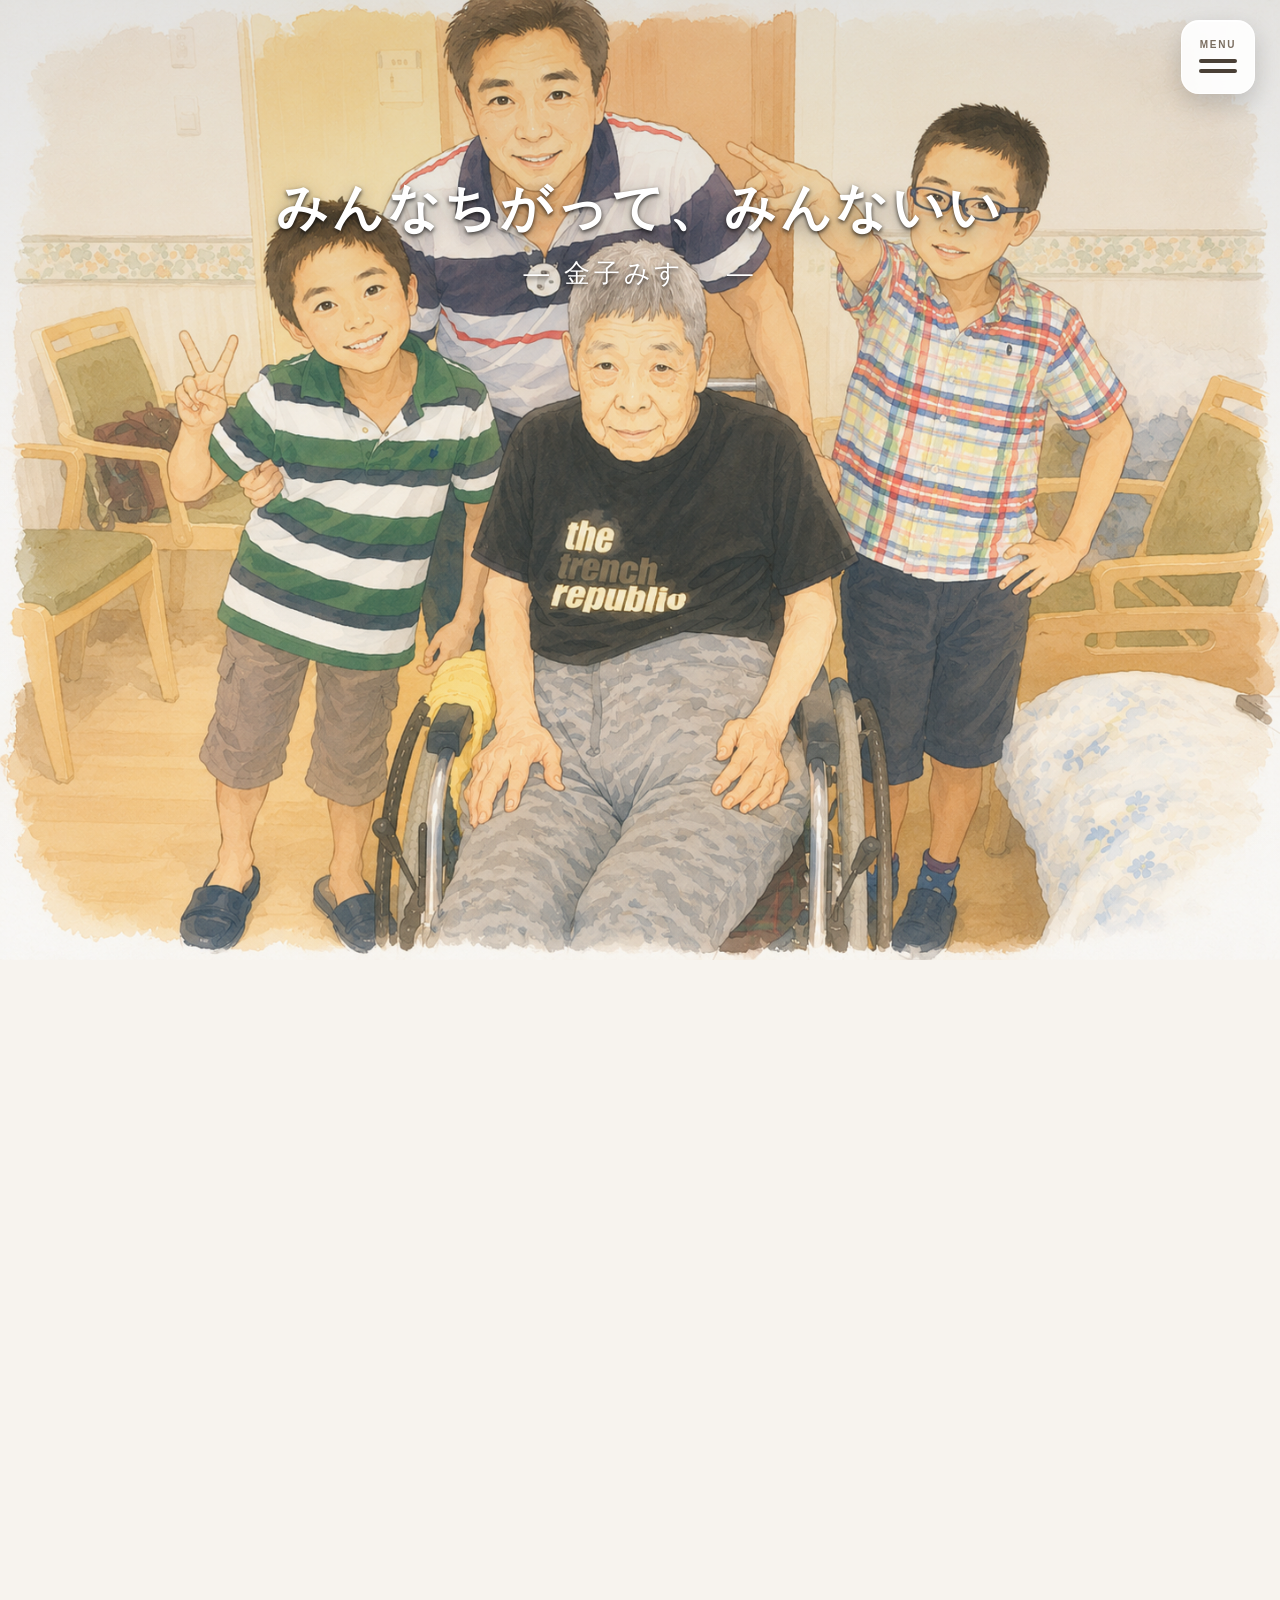
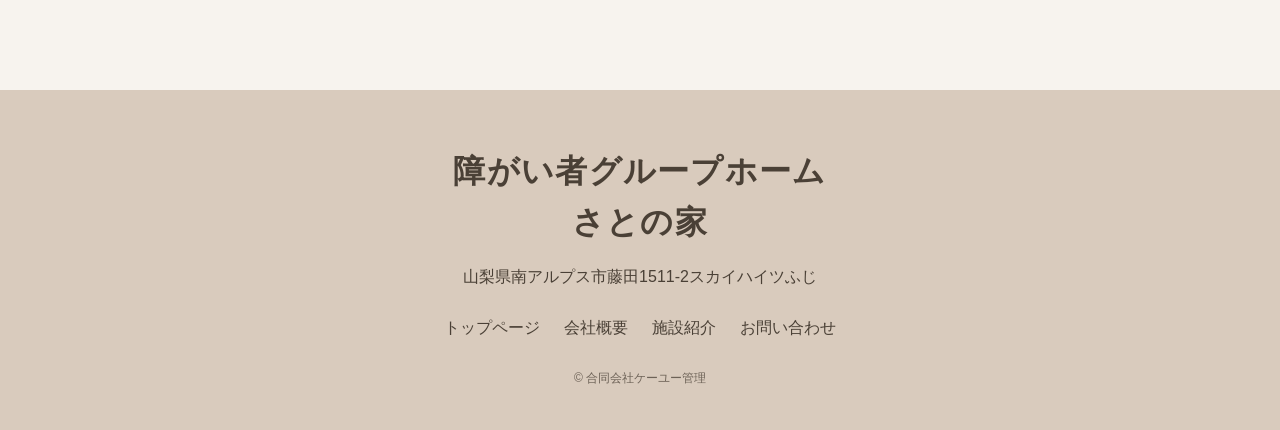
==== commit 1f5c1da2: "修正７" ====
--- a/index.html
+++ b/index.html
@@ -4,7 +4,7 @@
 <meta charset="UTF-8">
 <meta name="viewport" content="width=device-width, initial-scale=1.0">
 <title>合同会社ケーユー管理</title>
-<link rel="stylesheet" href="style.css?v=17">
+<link rel="stylesheet" href="style.css?v=19">
 </head>
 <body>
 
@@ -78,6 +78,6 @@
     </div>
 </footer>
 
-<script src="script.js?v=17"></script>
+<script src="script.js?v=19"></script>
 </body>
 </html>
--- a/style.css
+++ b/style.css
@@ -297,7 +297,7 @@
 .page > h1,
 .page > h2 {
     margin-top: 0;
-    font-size: clamp(40px, 5vw, 64px);
+    font-size: clamp(32px, 4vw, 48px);
     line-height: 1.2;
 }
 
@@ -793,7 +793,7 @@
 
     .page > h1,
     .page > h2 {
-        font-size: clamp(38px, 10vw, 58px);
+        font-size: clamp(30px, 8vw, 42px);
     }
 
     .map iframe {
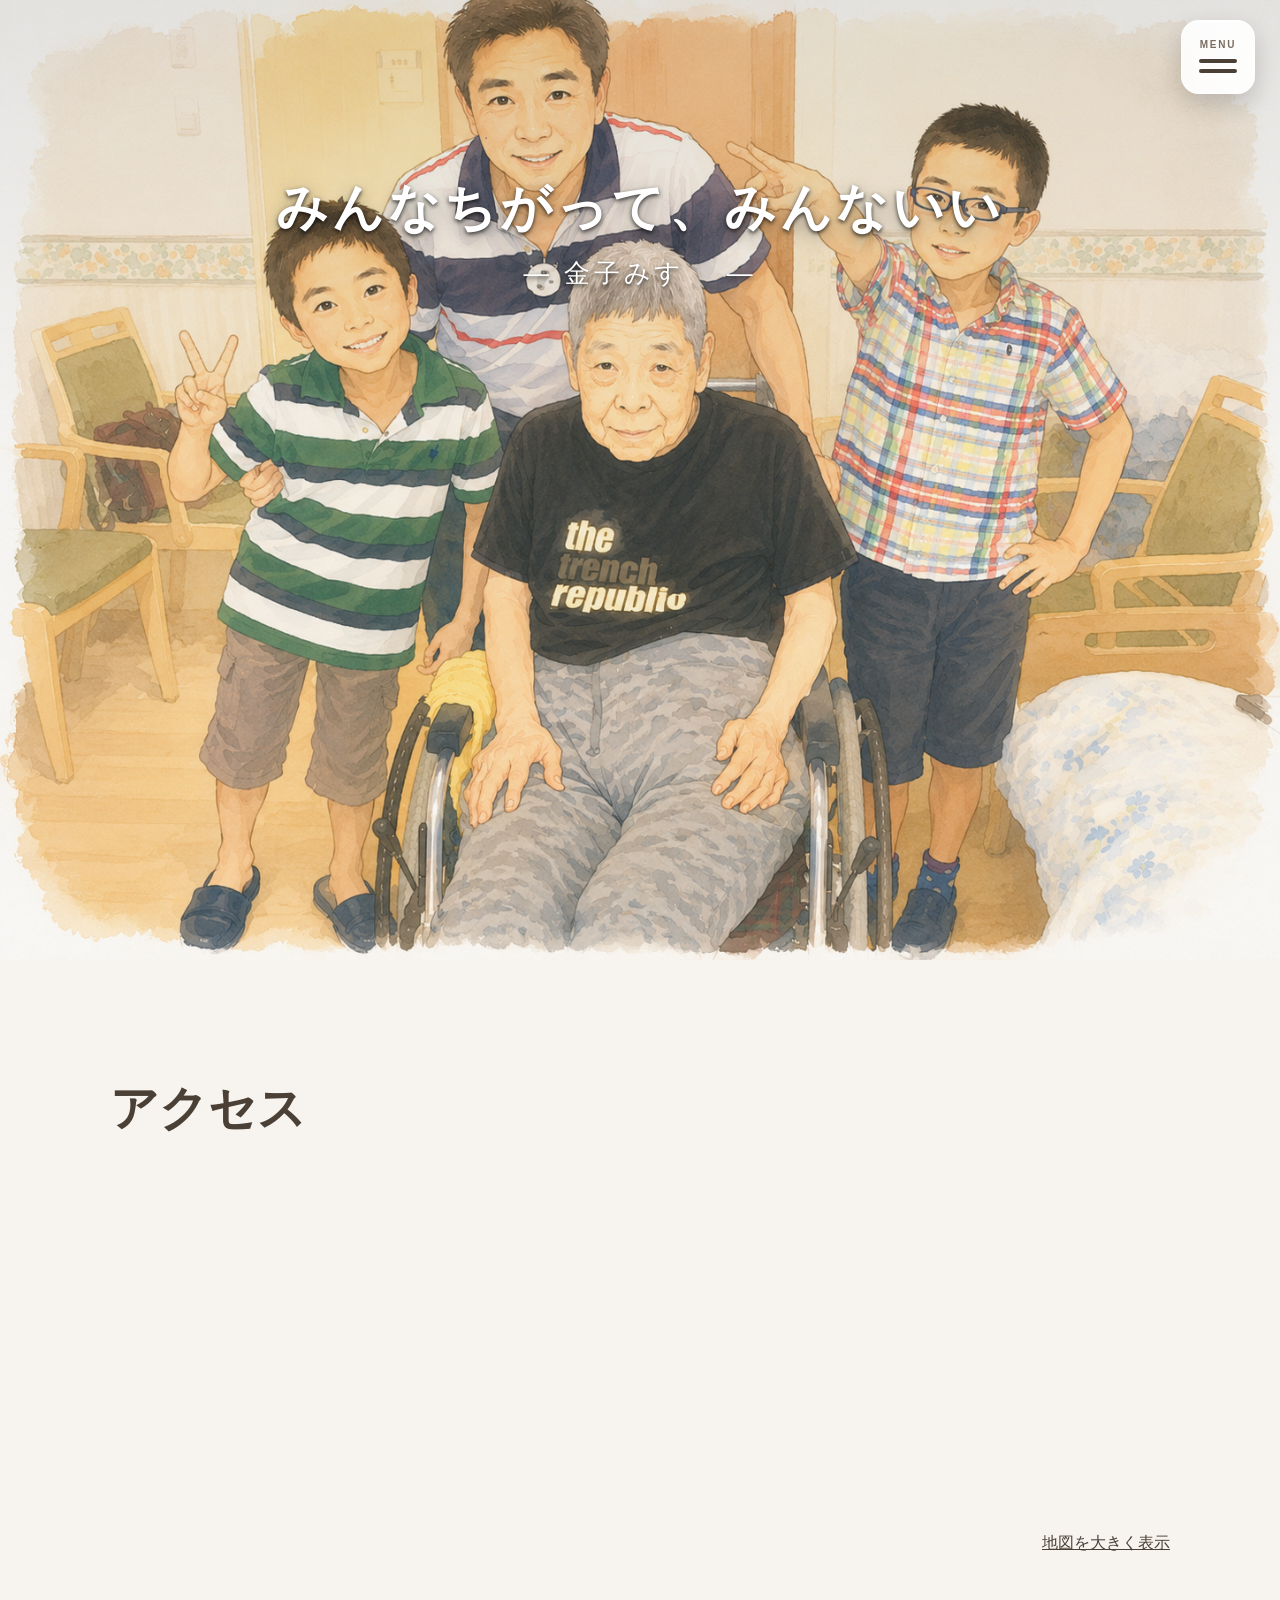
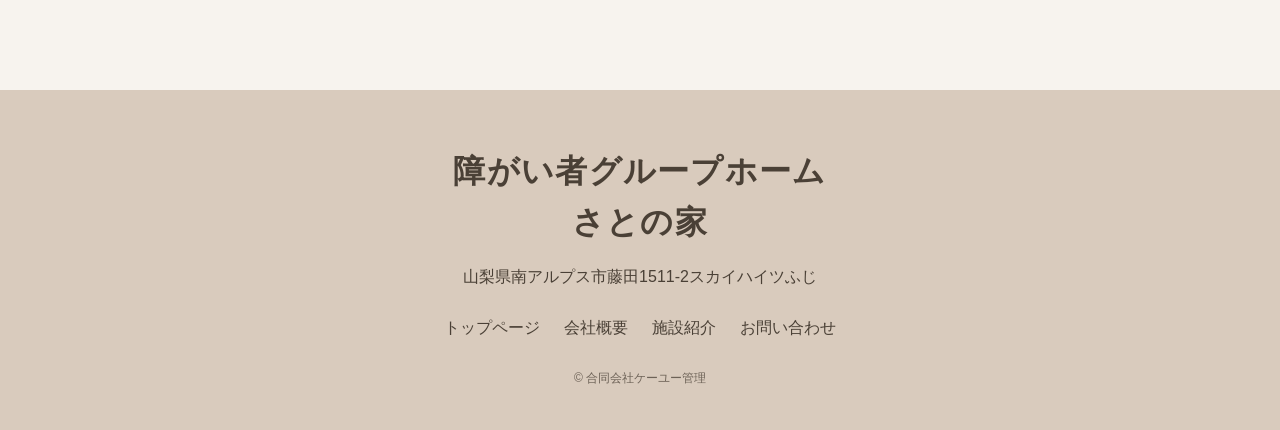
==== commit 7a3a095c: "修正７" ====
--- a/index.html
+++ b/index.html
@@ -4,7 +4,7 @@
 <meta charset="UTF-8">
 <meta name="viewport" content="width=device-width, initial-scale=1.0">
 <title>合同会社ケーユー管理</title>
-<link rel="stylesheet" href="style.css?v=19">
+<link rel="stylesheet" href="style.css?v=20">
 </head>
 <body>
 
@@ -78,6 +78,6 @@
     </div>
 </footer>
 
-<script src="script.js?v=19"></script>
+<script src="script.js?v=20"></script>
 </body>
 </html>
